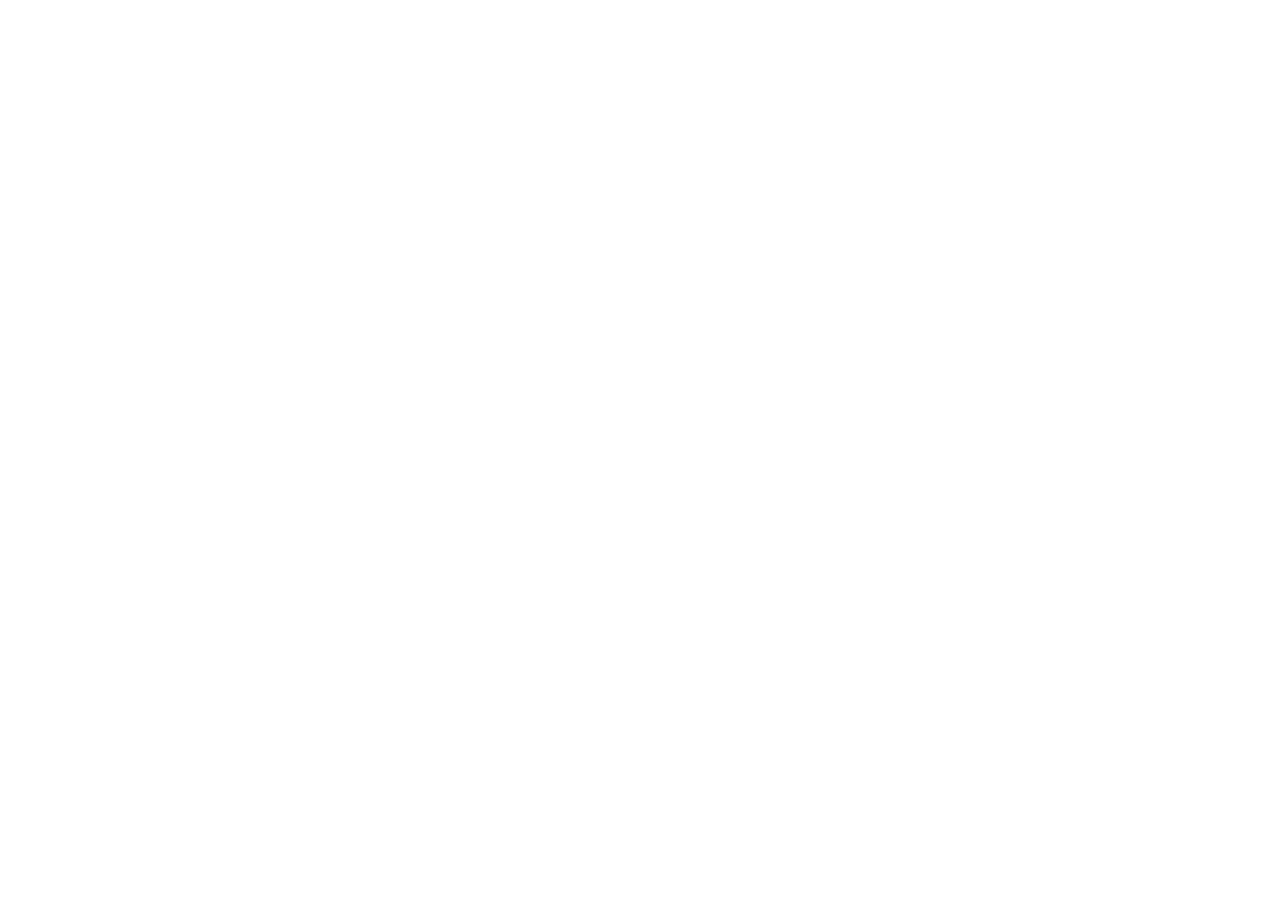
==== index.html @ 99a4c7ae "Update index.html" ====
<!DOCTYPE html>
<html lang="id">

<head>
    <meta charset="UTF-8">
    <meta name="viewport" content="width=device-width, initial-scale=1.0">

    <title>VanApps | Download Aplikasi, Game & Software Terbaru</title>

    <meta name="description"
        content="VanApps adalah pusat download aplikasi, game Android, software Windows, AI Tools, emulator, dan berbagai utilitas terbaru dengan cepat, aman, dan gratis.">

    <meta name="keywords"
        content="VanApps, APK, Game Android, Game PC, Software Windows, AI Tools, Emulator, Download APK, Download Game, Software Gratis">

    <meta name="author" content="VanApps">
    <meta name="theme-color" content="#16a34a">

    <!-- Open Graph -->
    <meta property="og:title" content="VanApps | Download Aplikasi, Game & Software">
    <meta property="og:description"
        content="Temukan ribuan aplikasi, game, software PC, AI Tools, emulator, dan berbagai utilitas terbaru di VanApps.">
    <meta property="og:type" content="website">

    <!-- Icon -->
    <link rel="icon" href="assets/images/logo/favicon.png">
    <link rel="apple-touch-icon" href="assets/images/logo/icon-192.png">

    <!-- PWA -->
    <link rel="manifest" href="manifest.json">

    <!-- CSS -->
    <link rel="stylesheet" href="assets/css/variables.css">
    <link rel="stylesheet" href="assets/css/style.css">
    <link rel="stylesheet" href="assets/css/components.css">
    <link rel="stylesheet" href="assets/css/animation.css">
    <link rel="stylesheet" href="assets/css/responsive.css">
</head>

<body>

    <!-- Header -->
    <header id="header"></header>

    <!-- Main -->
    <main>

        <!-- Hero Banner -->
        <section class="hero"></section>

        <!-- Search -->
        <section class="search-section"></section>

        <!-- Featured -->
        <section class="featured-apps"></section>

        <!-- Featured Games -->
        <section class="featured-games"></section>

        <!-- Latest Apps -->
        <section class="latest-apps"></section>

        <!-- Latest Games -->
        <section class="latest-games"></section>

        <!-- Popular Downloads -->
        <section class="popular-downloads"></section>

        <!-- Categories -->
        <section class="categories"></section>

        <!-- AI Tools -->
        <section class="ai-tools"></section>

        <!-- Windows Software -->
        <section class="windows-software"></section>

        <!-- Android Apps -->
        <section class="android-apps"></section>

        <!-- Android Games -->
        <section class="android-games"></section>

        <!-- Emulator -->
        <section class="emulators"></section>

        <!-- Top Rated -->
        <section class="top-rated"></section>

        <!-- New Updates -->
        <section class="new-updates"></section>

        <!-- Newsletter -->
        <section class="newsletter"></section>

    </main>

    <!-- Footer -->
    <footer id="footer"></footer>

    <!-- JavaScript -->
    <script src="assets/js/utils.js"></script>
    <script src="assets/js/app.js"></script>
    <script src="assets/js/apps.js"></script>
    <script src="assets/js/search.js"></script>
    <script src="assets/js/category.js"></script>
    <script src="assets/js/darkmode.js"></script>
    <script src="assets/js/install.js"></script>

</body>

</html>
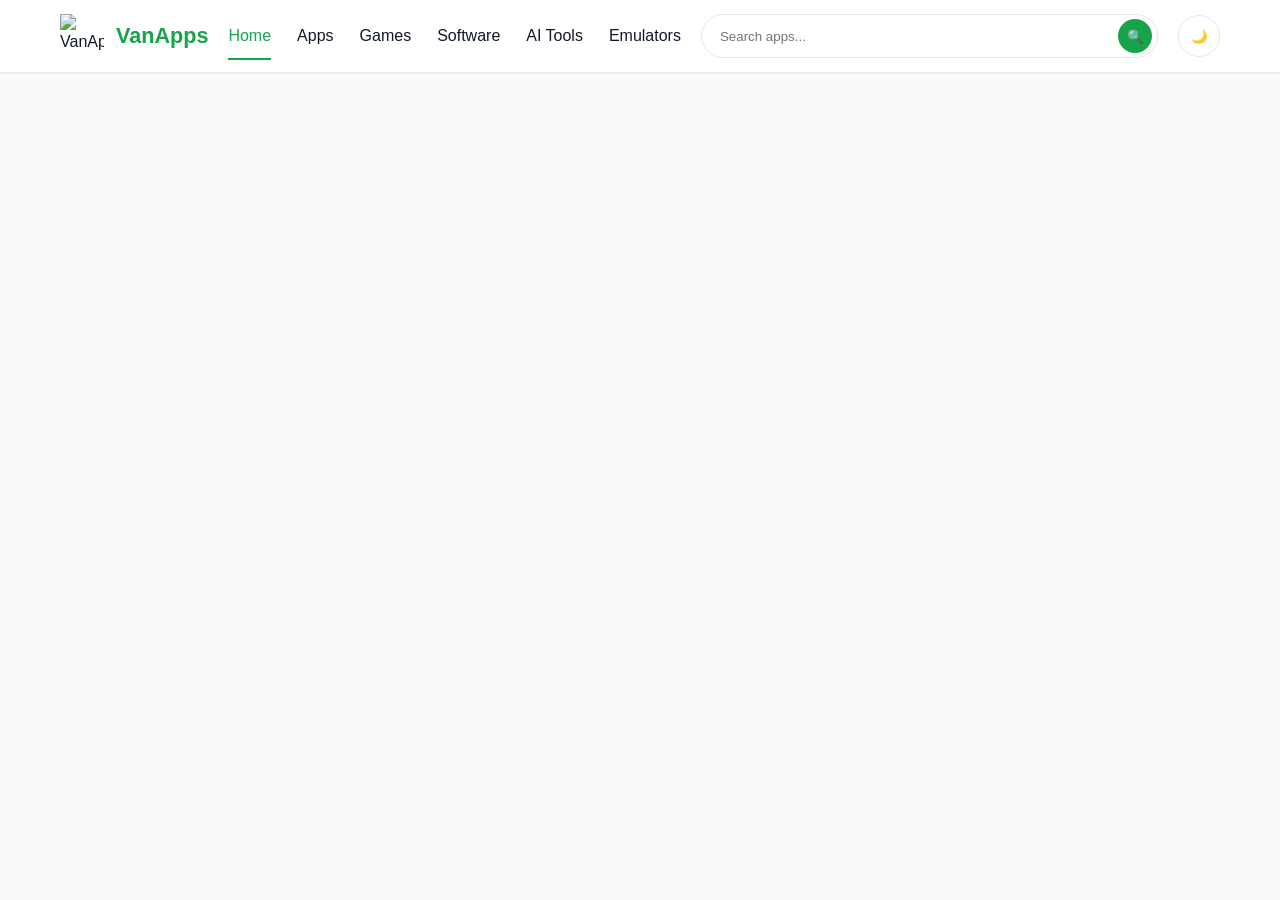
==== commit d082ebb8: "Update index.html" ====
--- a/index.html
+++ b/index.html
@@ -1,33 +1,38 @@
 <!DOCTYPE html>
-<html lang="id">
-
+<html lang="en">
 <head>
+    <!-- Basic -->
     <meta charset="UTF-8">
     <meta name="viewport" content="width=device-width, initial-scale=1.0">
 
-    <title>VanApps | Download Aplikasi, Game & Software Terbaru</title>
+    <title>VanApps - Download Android Apps, Games, AI Tools & Software</title>
 
     <meta name="description"
-        content="VanApps adalah pusat download aplikasi, game Android, software Windows, AI Tools, emulator, dan berbagai utilitas terbaru dengan cepat, aman, dan gratis.">
+        content="Download the latest Android Apps, Games, AI Tools, Software and Emulators safely with fast download links on VanApps.">
 
     <meta name="keywords"
-        content="VanApps, APK, Game Android, Game PC, Software Windows, AI Tools, Emulator, Download APK, Download Game, Software Gratis">
+        content="apk download, android apps, games, ai tools, emulator, software, vanapps">
 
     <meta name="author" content="VanApps">
-    <meta name="theme-color" content="#16a34a">
+
+    <meta name="robots" content="index,follow">
 
     <!-- Open Graph -->
-    <meta property="og:title" content="VanApps | Download Aplikasi, Game & Software">
+    <meta property="og:type" content="website">
+    <meta property="og:title" content="VanApps">
     <meta property="og:description"
-        content="Temukan ribuan aplikasi, game, software PC, AI Tools, emulator, dan berbagai utilitas terbaru di VanApps.">
-    <meta property="og:type" content="website">
+        content="Download Android Apps, Games, AI Tools and Software safely.">
+    <meta property="og:image" content="assets/images/cover.webp">
+    <meta property="og:url" content="https://yourdomain.com">
 
-    <!-- Icon -->
-    <link rel="icon" href="assets/images/logo/favicon.png">
-    <link rel="apple-touch-icon" href="assets/images/logo/icon-192.png">
+    <!-- Twitter -->
+    <meta name="twitter:card" content="summary_large_image">
 
-    <!-- PWA -->
-    <link rel="manifest" href="manifest.json">
+    <!-- Canonical -->
+    <link rel="canonical" href="https://yourdomain.com">
+
+    <!-- Favicon -->
+    <link rel="icon" href="assets/images/favicon.png">
 
     <!-- CSS -->
     <link rel="stylesheet" href="assets/css/variables.css">
@@ -35,78 +40,120 @@
     <link rel="stylesheet" href="assets/css/components.css">
     <link rel="stylesheet" href="assets/css/animation.css">
     <link rel="stylesheet" href="assets/css/responsive.css">
+    <link rel="stylesheet" href="assets/css/darkmode.css">
 </head>
 
 <body>
 
-    <!-- Header -->
-    <header id="header"></header>
+<!-- Scroll Progress -->
 
-    <!-- Main -->
-    <main>
+<div class="scroll-progress" id="scrollProgress"></div>
 
-        <!-- Hero Banner -->
-        <section class="hero"></section>
+<!-- ==========================
+     HEADER
+========================== -->
+
+<header class="site-header">
+
+    <div class="header-wrapper">
+
+        <!-- Logo -->
+
+        <a href="index.html" class="site-logo">
+
+            <img src="assets/images/logo.webp"
+                 alt="VanApps Logo">
+
+            <span>VanApps</span>
+
+        </a>
+
+        <!-- Navigation -->
+
+        <nav class="main-nav">
+
+            <ul>
+
+                <li>
+                    <a href="index.html" class="active">
+                        Home
+                    </a>
+                </li>
+
+                <li>
+                    <a href="apps.html">
+                        Apps
+                    </a>
+                </li>
+
+                <li>
+                    <a href="games.html">
+                        Games
+                    </a>
+                </li>
+
+                <li>
+                    <a href="software.html">
+                        Software
+                    </a>
+                </li>
+
+                <li>
+                    <a href="ai-tools.html">
+                        AI Tools
+                    </a>
+                </li>
+
+                <li>
+                    <a href="emulators.html">
+                        Emulators
+                    </a>
+                </li>
+
+            </ul>
+
+        </nav>
 
         <!-- Search -->
-        <section class="search-section"></section>
 
-        <!-- Featured -->
-        <section class="featured-apps"></section>
+        <form class="header-search">
 
-        <!-- Featured Games -->
-        <section class="featured-games"></section>
+            <input
+                type="search"
+                placeholder="Search apps...">
 
-        <!-- Latest Apps -->
-        <section class="latest-apps"></section>
+            <button type="submit">
 
-        <!-- Latest Games -->
-        <section class="latest-games"></section>
+                🔍
 
-        <!-- Popular Downloads -->
-        <section class="popular-downloads"></section>
+            </button>
 
-        <!-- Categories -->
-        <section class="categories"></section>
+        </form>
 
-        <!-- AI Tools -->
-        <section class="ai-tools"></section>
+        <!-- Header Actions -->
 
-        <!-- Windows Software -->
-        <section class="windows-software"></section>
+        <div class="header-actions">
 
-        <!-- Android Apps -->
-        <section class="android-apps"></section>
+            <button class="header-icon">
 
-        <!-- Android Games -->
-        <section class="android-games"></section>
+                🌙
 
-        <!-- Emulator -->
-        <section class="emulators"></section>
+            </button>
 
-        <!-- Top Rated -->
-        <section class="top-rated"></section>
+            <button class="menu-toggle">
 
-        <!-- New Updates -->
-        <section class="new-updates"></section>
+                ☰
 
-        <!-- Newsletter -->
-        <section class="newsletter"></section>
+            </button>
 
-    </main>
+        </div>
 
-    <!-- Footer -->
-    <footer id="footer"></footer>
+    </div>
 
-    <!-- JavaScript -->
-    <script src="assets/js/utils.js"></script>
-    <script src="assets/js/app.js"></script>
-    <script src="assets/js/apps.js"></script>
-    <script src="assets/js/search.js"></script>
-    <script src="assets/js/category.js"></script>
-    <script src="assets/js/darkmode.js"></script>
-    <script src="assets/js/install.js"></script>
+</header>
 
-</body>
+<!-- ==========================
+     MAIN
+========================== -->
 
-</html>+<main>
--- a/assets/css/variables.css
+++ b/assets/css/variables.css
@@ -0,0 +1,206 @@
+/* ==========================================
+   VanApps - variables.css
+   ========================================== */
+
+:root {
+
+    /* ===========================
+       Brand Colors
+    =========================== */
+
+    --primary: #16a34a;
+    --primary-dark: #15803d;
+    --primary-light: #22c55e;
+
+    --secondary: #2563eb;
+    --secondary-dark: #1d4ed8;
+    --secondary-light: #3b82f6;
+
+    --accent: #f59e0b;
+    --danger: #ef4444;
+    --warning: #facc15;
+    --success: #22c55e;
+    --info: #0ea5e9;
+
+    /* ===========================
+       Background
+    =========================== */
+
+    --bg-color: #f8fafc;
+    --bg-secondary: #ffffff;
+    --bg-card: #ffffff;
+    --bg-footer: #111827;
+    --bg-hover: #f1f5f9;
+
+    /* ===========================
+       Text
+    =========================== */
+
+    --text-primary: #111827;
+    --text-secondary: #4b5563;
+    --text-muted: #6b7280;
+    --text-light: #9ca3af;
+    --text-white: #ffffff;
+
+    /* ===========================
+       Border
+    =========================== */
+
+    --border-color: #e5e7eb;
+    --border-light: #f3f4f6;
+    --border-dark: #d1d5db;
+
+    /* ===========================
+       Shadow
+    =========================== */
+
+    --shadow-sm: 0 1px 2px rgba(0,0,0,.05);
+
+    --shadow-md: 0 4px 10px rgba(0,0,0,.08);
+
+    --shadow-lg: 0 10px 25px rgba(0,0,0,.12);
+
+    --shadow-xl: 0 20px 40px rgba(0,0,0,.18);
+
+    /* ===========================
+       Border Radius
+    =========================== */
+
+    --radius-xs: 4px;
+    --radius-sm: 8px;
+    --radius-md: 12px;
+    --radius-lg: 16px;
+    --radius-xl: 24px;
+    --radius-full: 999px;
+
+    /* ===========================
+       Font Family
+    =========================== */
+
+    --font-family:
+        "Inter",
+        "Poppins",
+        "Segoe UI",
+        Arial,
+        sans-serif;
+
+    /* ===========================
+       Font Size
+    =========================== */
+
+    --fs-xs: .75rem;
+    --fs-sm: .875rem;
+    --fs-md: 1rem;
+    --fs-lg: 1.125rem;
+    --fs-xl: 1.25rem;
+    --fs-2xl: 1.5rem;
+    --fs-3xl: 2rem;
+    --fs-4xl: 2.5rem;
+
+    /* ===========================
+       Font Weight
+    =========================== */
+
+    --fw-light: 300;
+    --fw-normal: 400;
+    --fw-medium: 500;
+    --fw-semibold: 600;
+    --fw-bold: 700;
+    --fw-black: 900;
+
+    /* ===========================
+       Line Height
+    =========================== */
+
+    --lh-sm: 1.2;
+    --lh-md: 1.5;
+    --lh-lg: 1.8;
+
+    /* ===========================
+       Spacing
+    =========================== */
+
+    --space-0: 0;
+    --space-1: .25rem;
+    --space-2: .5rem;
+    --space-3: .75rem;
+    --space-4: 1rem;
+    --space-5: 1.25rem;
+    --space-6: 1.5rem;
+    --space-8: 2rem;
+    --space-10: 2.5rem;
+    --space-12: 3rem;
+    --space-16: 4rem;
+
+    /* ===========================
+       Container
+    =========================== */
+
+    --container-xs: 480px;
+    --container-sm: 640px;
+    --container-md: 768px;
+    --container-lg: 1024px;
+    --container-xl: 1200px;
+    --container-2xl: 1400px;
+
+    /* ===========================
+       Header
+    =========================== */
+
+    --header-height: 72px;
+    --topbar-height: 40px;
+
+    /* ===========================
+       Sidebar
+    =========================== */
+
+    --sidebar-width: 280px;
+
+    /* ===========================
+       Card
+    =========================== */
+
+    --card-radius: 16px;
+    --card-padding: 20px;
+
+    /* ===========================
+       Button
+    =========================== */
+
+    --button-height: 48px;
+
+    /* ===========================
+       Input
+    =========================== */
+
+    --input-height: 48px;
+
+    /* ===========================
+       Transition
+    =========================== */
+
+    --transition-fast: .2s ease;
+    --transition-normal: .3s ease;
+    --transition-slow: .5s ease;
+
+    /* ===========================
+       Z-Index
+    =========================== */
+
+    --z-dropdown: 100;
+    --z-sticky: 500;
+    --z-fixed: 800;
+    --z-modal: 1000;
+    --z-tooltip: 1200;
+    --z-loading: 2000;
+
+    /* ===========================
+       Breakpoints
+    =========================== */
+
+    --mobile: 480px;
+    --tablet: 768px;
+    --laptop: 1024px;
+    --desktop: 1200px;
+    --wide: 1440px;
+}
--- a/assets/css/style.css
+++ b/assets/css/style.css
@@ -0,0 +1,1708 @@
+/* ==========================================
+   VanApps - style.css (Part 1)
+   Reset + Base Layout
+========================================== */
+
+/* ===========================
+   RESET
+=========================== */
+
+*,
+*::before,
+*::after{
+    margin:0;
+    padding:0;
+    box-sizing:border-box;
+}
+
+html{
+    font-size:16px;
+    scroll-behavior:smooth;
+}
+
+body{
+    font-family:var(--font-family);
+    font-size:var(--fs-md);
+    line-height:var(--lh-md);
+    color:var(--text-primary);
+    background:var(--bg-color);
+    overflow-x:hidden;
+    min-height:100vh;
+    text-rendering:optimizeLegibility;
+    -webkit-font-smoothing:antialiased;
+    -moz-osx-font-smoothing:grayscale;
+}
+
+/* ===========================
+   SELECTION
+=========================== */
+
+::selection{
+    background:var(--primary);
+    color:#fff;
+}
+
+::-moz-selection{
+    background:var(--primary);
+    color:#fff;
+}
+
+/* ===========================
+   SCROLLBAR
+=========================== */
+
+::-webkit-scrollbar{
+    width:10px;
+}
+
+::-webkit-scrollbar-track{
+    background:#ececec;
+}
+
+::-webkit-scrollbar-thumb{
+    background:var(--primary);
+    border-radius:999px;
+}
+
+::-webkit-scrollbar-thumb:hover{
+    background:var(--primary-dark);
+}
+
+/* ===========================
+   IMAGES
+=========================== */
+
+img{
+    max-width:100%;
+    display:block;
+    height:auto;
+}
+
+picture{
+    display:block;
+}
+
+svg{
+    display:block;
+}
+
+/* ===========================
+   LINK
+=========================== */
+
+a{
+    text-decoration:none;
+    color:inherit;
+    transition:var(--transition-fast);
+}
+
+a:hover{
+    color:var(--primary);
+}
+
+/* ===========================
+   LIST
+=========================== */
+
+ul,
+ol{
+    list-style:none;
+}
+
+/* ===========================
+   BUTTON
+=========================== */
+
+button{
+    font-family:inherit;
+    border:none;
+    outline:none;
+    cursor:pointer;
+    background:none;
+}
+
+/* ===========================
+   INPUT
+=========================== */
+
+input,
+textarea,
+select{
+    font-family:inherit;
+    outline:none;
+}
+
+textarea{
+    resize:vertical;
+}
+
+/* ===========================
+   TABLE
+=========================== */
+
+table{
+    width:100%;
+    border-collapse:collapse;
+}
+
+/* ===========================
+   TYPOGRAPHY
+=========================== */
+
+h1,
+h2,
+h3,
+h4,
+h5,
+h6{
+    color:var(--text-primary);
+    font-weight:var(--fw-bold);
+    line-height:1.3;
+}
+
+h1{
+    font-size:var(--fs-4xl);
+}
+
+h2{
+    font-size:var(--fs-3xl);
+}
+
+h3{
+    font-size:var(--fs-2xl);
+}
+
+h4{
+    font-size:var(--fs-xl);
+}
+
+h5{
+    font-size:var(--fs-lg);
+}
+
+h6{
+    font-size:var(--fs-md);
+}
+
+p{
+    color:var(--text-secondary);
+    line-height:1.8;
+}
+
+/* ===========================
+   CONTAINER
+=========================== */
+
+.container{
+    width:100%;
+    max-width:var(--container-xl);
+    margin:auto;
+    padding-inline:20px;
+}
+
+.container-fluid{
+    width:100%;
+    padding-inline:20px;
+}
+
+/* ===========================
+   SECTION
+=========================== */
+
+section{
+    padding:70px 0;
+    position:relative;
+}
+
+.section-title{
+    margin-bottom:40px;
+}
+
+.section-title h2{
+    margin-bottom:10px;
+}
+
+.section-title p{
+    max-width:650px;
+}
+
+/* ===========================
+   GRID
+=========================== */
+
+.grid{
+    display:grid;
+    gap:24px;
+}
+
+.grid-2{
+    grid-template-columns:repeat(2,1fr);
+}
+
+.grid-3{
+    grid-template-columns:repeat(3,1fr);
+}
+
+.grid-4{
+    grid-template-columns:repeat(4,1fr);
+}
+
+.grid-5{
+    grid-template-columns:repeat(5,1fr);
+}
+
+/* ===========================
+   FLEX
+=========================== */
+
+.flex{
+    display:flex;
+}
+
+.flex-center{
+    display:flex;
+    justify-content:center;
+    align-items:center;
+}
+
+.flex-between{
+    display:flex;
+    justify-content:space-between;
+    align-items:center;
+}
+
+.flex-column{
+    display:flex;
+    flex-direction:column;
+}
+
+/* ===========================
+   SPACING
+=========================== */
+
+.mt-1{margin-top:10px;}
+.mt-2{margin-top:20px;}
+.mt-3{margin-top:30px;}
+.mt-4{margin-top:40px;}
+.mt-5{margin-top:50px;}
+
+.mb-1{margin-bottom:10px;}
+.mb-2{margin-bottom:20px;}
+.mb-3{margin-bottom:30px;}
+.mb-4{margin-bottom:40px;}
+.mb-5{margin-bottom:50px;}
+
+.pt-1{padding-top:10px;}
+.pt-2{padding-top:20px;}
+.pt-3{padding-top:30px;}
+.pt-4{padding-top:40px;}
+.pt-5{padding-top:50px;}
+
+.pb-1{padding-bottom:10px;}
+.pb-2{padding-bottom:20px;}
+.pb-3{padding-bottom:30px;}
+.pb-4{padding-bottom:40px;}
+.pb-5{padding-bottom:50px;}
+
+/* ===========================
+   TEXT
+=========================== */
+
+.text-center{
+    text-align:center;
+}
+
+.text-left{
+    text-align:left;
+}
+
+.text-right{
+    text-align:right;
+}
+
+.text-primary{
+    color:var(--primary);
+}
+
+.text-secondary{
+    color:var(--text-secondary);
+}
+
+.text-white{
+    color:#fff;
+}
+
+/* ===========================
+   BACKGROUND
+=========================== */
+
+.bg-primary{
+    background:var(--primary);
+}
+
+.bg-white{
+    background:#fff;
+}
+
+/* ==========================================
+   VanApps - style.css (Part 2)
+   Layout
+========================================== */
+
+/* ===========================
+   HEADER
+=========================== */
+
+header{
+    width:100%;
+    background:var(--bg-secondary);
+    box-shadow:var(--shadow-sm);
+    position:sticky;
+    top:0;
+    left:0;
+    z-index:var(--z-sticky);
+}
+
+.header-container{
+    max-width:var(--container-xl);
+    height:var(--header-height);
+    margin:auto;
+    padding:0 20px;
+
+    display:flex;
+    align-items:center;
+    justify-content:space-between;
+}
+
+.logo{
+    display:flex;
+    align-items:center;
+    gap:12px;
+}
+
+.logo img{
+    width:42px;
+    height:42px;
+    object-fit:contain;
+}
+
+.logo h1{
+    font-size:1.4rem;
+    color:var(--primary);
+}
+
+/* ===========================
+   NAVIGATION
+=========================== */
+
+nav ul{
+    display:flex;
+    align-items:center;
+    gap:24px;
+}
+
+nav li{
+    list-style:none;
+}
+
+nav a{
+    color:var(--text-primary);
+    font-weight:500;
+    transition:var(--transition-fast);
+}
+
+nav a:hover,
+nav a.active{
+    color:var(--primary);
+}
+
+/* ===========================
+   HEADER ACTION
+=========================== */
+
+.header-actions{
+    display:flex;
+    align-items:center;
+    gap:12px;
+}
+
+/* ===========================
+   HERO
+=========================== */
+
+.hero{
+    padding:80px 0;
+    background:linear-gradient(
+        135deg,
+        var(--primary),
+        var(--secondary)
+    );
+    color:#fff;
+}
+
+.hero-content{
+    max-width:700px;
+}
+
+.hero h1{
+    color:#fff;
+    margin-bottom:20px;
+}
+
+.hero p{
+    color:rgba(255,255,255,.9);
+    margin-bottom:30px;
+}
+
+/* ===========================
+   BANNER
+=========================== */
+
+.banner{
+    width:100%;
+    border-radius:var(--radius-lg);
+    overflow:hidden;
+    margin:30px 0;
+}
+
+.banner img{
+    width:100%;
+    display:block;
+}
+
+/* ===========================
+   SEARCH
+=========================== */
+
+.search-section{
+    margin:40px 0;
+}
+
+.search-box{
+    display:flex;
+    align-items:center;
+    background:#fff;
+    border:1px solid var(--border-color);
+    border-radius:var(--radius-full);
+    overflow:hidden;
+    box-shadow:var(--shadow-sm);
+}
+
+.search-box input{
+    flex:1;
+    border:none;
+    padding:16px 20px;
+    font-size:1rem;
+    background:none;
+}
+
+.search-box button{
+    padding:16px 22px;
+    background:var(--primary);
+    color:#fff;
+}
+
+.search-box button:hover{
+    background:var(--primary-dark);
+}
+
+/* ===========================
+   BREADCRUMB
+=========================== */
+
+.breadcrumb{
+    padding:18px 0;
+    font-size:.9rem;
+}
+
+.breadcrumb ul{
+    display:flex;
+    gap:8px;
+    flex-wrap:wrap;
+}
+
+.breadcrumb li{
+    color:var(--text-muted);
+}
+
+.breadcrumb li:last-child{
+    color:var(--primary);
+}
+
+/* ===========================
+   PAGE TITLE
+=========================== */
+
+.page-title{
+    margin-bottom:40px;
+}
+
+.page-title h1{
+    margin-bottom:10px;
+}
+
+.page-title p{
+    max-width:700px;
+}
+
+/* ===========================
+   MAIN CONTENT
+=========================== */
+
+.main-layout{
+    display:grid;
+    grid-template-columns:1fr 300px;
+    gap:30px;
+}
+
+/* ===========================
+   SIDEBAR
+=========================== */
+
+.sidebar{
+    display:flex;
+    flex-direction:column;
+    gap:24px;
+}
+
+/* ===========================
+   CONTENT
+=========================== */
+
+.content{
+    display:flex;
+    flex-direction:column;
+    gap:30px;
+}
+
+/* ===========================
+   SECTION SPACING
+=========================== */
+
+.featured-apps,
+.featured-games,
+.featured-software,
+.featured-ai,
+.featured-emulators,
+
+.latest-apps,
+.latest-games,
+.latest-software,
+.latest-ai,
+.latest-emulators,
+
+.trending-apps,
+.trending-games,
+.trending-software,
+.trending-ai,
+.trending-emulators,
+
+.popular-downloads,
+.category-items,
+.related-downloads{
+
+    margin-top:50px;
+}
+
+/* ===========================
+   PAGINATION
+=========================== */
+
+.pagination{
+    margin-top:50px;
+
+    display:flex;
+    justify-content:center;
+    gap:10px;
+}
+
+.pagination a{
+
+    width:42px;
+    height:42px;
+
+    display:flex;
+    align-items:center;
+    justify-content:center;
+
+    background:#fff;
+
+    border-radius:50%;
+
+    box-shadow:var(--shadow-sm);
+
+    transition:var(--transition-fast);
+
+}
+
+.pagination a:hover{
+
+    background:var(--primary);
+
+    color:#fff;
+
+}
+
+.pagination a.active{
+
+    background:var(--primary);
+
+    color:#fff;
+
+}
+
+/* ===========================
+   FOOTER
+=========================== */
+
+footer{
+
+    margin-top:80px;
+
+    background:var(--bg-footer);
+
+    color:#fff;
+
+}
+
+.footer-container{
+
+    max-width:var(--container-xl);
+
+    margin:auto;
+
+    padding:60px 20px;
+
+}
+
+.footer-grid{
+
+    display:grid;
+
+    grid-template-columns:
+        repeat(4,1fr);
+
+    gap:40px;
+
+}
+
+.footer-title{
+
+    margin-bottom:18px;
+
+    color:#fff;
+
+}
+
+.footer-links{
+
+    display:flex;
+
+    flex-direction:column;
+
+    gap:10px;
+
+}
+
+.footer-links a{
+
+    color:#d1d5db;
+
+}
+
+.footer-links a:hover{
+
+    color:#fff;
+
+}
+
+.footer-bottom{
+
+    border-top:1px solid rgba(255,255,255,.1);
+
+    text-align:center;
+
+    padding:20px;
+
+    color:#9ca3af;
+
+}
+.bg-light{
+    background:var(--bg-hover);
+}
+
+/* ===========================
+   DISPLAY
+=========================== */
+
+.hidden{
+    display:none;
+}
+
+.block{
+    display:block;
+}
+
+.inline-block{
+    display:inline-block;
+}
+
+/* ==========================================
+   VanApps - style.css (Part 3A)
+   Cards, Buttons, Badge & Rating
+========================================== */
+
+/* ===========================
+   CARD
+=========================== */
+
+.card{
+    background:var(--bg-card);
+    border:1px solid var(--border-color);
+    border-radius:var(--radius-lg);
+    overflow:hidden;
+    box-shadow:var(--shadow-sm);
+    transition:var(--transition-normal);
+}
+
+.card:hover{
+    transform:translateY(-5px);
+    box-shadow:var(--shadow-lg);
+}
+
+/* ===========================
+   DOWNLOAD CARD
+=========================== */
+
+.download-card{
+    background:#fff;
+    border-radius:var(--radius-lg);
+    border:1px solid var(--border-color);
+    overflow:hidden;
+    transition:var(--transition-normal);
+}
+
+.download-card:hover{
+    box-shadow:var(--shadow-lg);
+}
+
+.download-card-image{
+    position:relative;
+    overflow:hidden;
+}
+
+.download-card-image img{
+    width:100%;
+    aspect-ratio:16/9;
+    object-fit:cover;
+    transition:.4s;
+}
+
+.download-card:hover img{
+    transform:scale(1.05);
+}
+
+.download-card-body{
+    padding:20px;
+}
+
+.download-card-title{
+    font-size:1.1rem;
+    font-weight:600;
+    margin-bottom:8px;
+}
+
+.download-card-title a:hover{
+    color:var(--primary);
+}
+
+.download-card-description{
+    color:var(--text-secondary);
+    font-size:.9rem;
+    margin-bottom:15px;
+}
+
+.download-card-footer{
+    display:flex;
+    justify-content:space-between;
+    align-items:center;
+    gap:15px;
+}
+
+/* ===========================
+   APP ICON
+=========================== */
+
+.app-icon{
+    width:72px;
+    height:72px;
+    border-radius:18px;
+    overflow:hidden;
+    background:#fff;
+    box-shadow:var(--shadow-sm);
+}
+
+.app-icon img{
+    width:100%;
+    height:100%;
+    object-fit:cover;
+}
+
+/* ===========================
+   BUTTON
+=========================== */
+
+.btn{
+    display:inline-flex;
+    align-items:center;
+    justify-content:center;
+    gap:8px;
+
+    padding:12px 22px;
+
+    border-radius:var(--radius-full);
+
+    cursor:pointer;
+
+    transition:var(--transition-fast);
+
+    font-weight:600;
+}
+
+.btn-primary{
+    background:var(--primary);
+    color:#fff;
+}
+
+.btn-primary:hover{
+    background:var(--primary-dark);
+}
+
+.btn-secondary{
+    background:var(--secondary);
+    color:#fff;
+}
+
+.btn-secondary:hover{
+    background:var(--secondary-dark);
+}
+
+.btn-outline{
+    border:2px solid var(--primary);
+    color:var(--primary);
+    background:transparent;
+}
+
+.btn-outline:hover{
+    background:var(--primary);
+    color:#fff;
+}
+
+.btn-light{
+    background:#f5f5f5;
+}
+
+.btn-light:hover{
+    background:#ececec;
+}
+
+.btn-danger{
+    background:var(--danger);
+    color:#fff;
+}
+
+.btn-danger:hover{
+    opacity:.9;
+}
+
+/* ===========================
+   DOWNLOAD BUTTON
+=========================== */
+
+.btn-download{
+    width:100%;
+    padding:14px;
+    background:var(--primary);
+    color:#fff;
+    border-radius:var(--radius-md);
+    font-weight:600;
+    text-align:center;
+}
+
+.btn-download:hover{
+    background:var(--primary-dark);
+}
+
+/* ===========================
+   BADGE
+=========================== */
+
+.badge{
+    display:inline-flex;
+    align-items:center;
+    justify-content:center;
+
+    padding:6px 12px;
+
+    border-radius:999px;
+
+    font-size:.75rem;
+
+    font-weight:600;
+}
+
+.badge-primary{
+    background:var(--primary);
+    color:#fff;
+}
+
+.badge-success{
+    background:var(--success);
+    color:#fff;
+}
+
+.badge-warning{
+    background:var(--warning);
+    color:#111;
+}
+
+.badge-danger{
+    background:var(--danger);
+    color:#fff;
+}
+
+.badge-info{
+    background:var(--info);
+    color:#fff;
+}
+
+/* ===========================
+   TAG
+=========================== */
+
+.tag{
+    display:inline-block;
+    padding:6px 14px;
+    background:#f1f5f9;
+    border-radius:999px;
+    font-size:.8rem;
+    color:var(--text-secondary);
+    transition:.3s;
+}
+
+.tag:hover{
+    background:var(--primary);
+    color:#fff;
+}
+
+/* ===========================
+   RATING
+=========================== */
+
+.rating{
+    display:flex;
+    align-items:center;
+    gap:6px;
+}
+
+.rating-stars{
+    color:#f59e0b;
+    font-size:.95rem;
+}
+
+.rating-score{
+    font-size:.9rem;
+    font-weight:600;
+}
+
+/* ===========================
+   DOWNLOAD INFO
+=========================== */
+
+.download-meta{
+
+    display:flex;
+
+    gap:15px;
+
+    flex-wrap:wrap;
+
+    color:var(--text-muted);
+
+    font-size:.85rem;
+
+}
+
+.download-meta span{
+
+    display:flex;
+
+    align-items:center;
+
+    gap:5px;
+
+}
+
+/* ===========================
+   ACTION BUTTON
+=========================== */
+
+.action-buttons{
+
+    display:flex;
+
+    gap:10px;
+
+    flex-wrap:wrap;
+
+}
+
+.action-btn{
+
+    width:42px;
+
+    height:42px;
+
+    display:flex;
+
+    align-items:center;
+
+    justify-content:center;
+
+    border-radius:50%;
+
+    background:#fff;
+
+    border:1px solid var(--border-color);
+
+    transition:.3s;
+
+}
+
+.action-btn:hover{
+
+    background:var(--primary);
+
+    color:#fff;
+
+}
+
+/* ==========================================
+   VanApps - style.css (Part 3B)
+   Forms, Search & Filter
+========================================== */
+
+/* ===========================
+   FORM
+=========================== */
+
+.form-group{
+    margin-bottom:20px;
+}
+
+.form-label{
+    display:block;
+    margin-bottom:8px;
+    font-weight:600;
+    color:var(--text-primary);
+}
+
+.form-control{
+    width:100%;
+    height:var(--input-height);
+    padding:0 16px;
+    border:1px solid var(--border-color);
+    border-radius:var(--radius-md);
+    background:#fff;
+    color:var(--text-primary);
+    transition:var(--transition-fast);
+}
+
+.form-control:focus{
+    border-color:var(--primary);
+    box-shadow:0 0 0 3px rgba(22,163,74,.15);
+}
+
+textarea.form-control{
+    min-height:150px;
+    padding:16px;
+    resize:vertical;
+}
+
+/* ===========================
+   SELECT
+=========================== */
+
+select.form-control{
+    cursor:pointer;
+}
+
+/* ===========================
+   SEARCH BAR
+=========================== */
+
+.search-form{
+    display:flex;
+    gap:12px;
+    align-items:center;
+    flex-wrap:wrap;
+}
+
+.search-input{
+    flex:1;
+    min-width:250px;
+    position:relative;
+}
+
+.search-input input{
+    width:100%;
+    height:50px;
+    padding:0 18px;
+    border:1px solid var(--border-color);
+    border-radius:999px;
+    background:#fff;
+}
+
+.search-button{
+    height:50px;
+    padding:0 24px;
+    border-radius:999px;
+    background:var(--primary);
+    color:#fff;
+    font-weight:600;
+}
+
+.search-button:hover{
+    background:var(--primary-dark);
+}
+
+/* ===========================
+   FILTER
+=========================== */
+
+.filter-bar{
+    display:flex;
+    gap:15px;
+    flex-wrap:wrap;
+    margin:30px 0;
+}
+
+.filter-item{
+    min-width:180px;
+}
+
+.filter-title{
+    font-size:.9rem;
+    font-weight:600;
+    margin-bottom:8px;
+}
+
+/* ===========================
+   FILTER CHIP
+=========================== */
+
+.filter-chip{
+    display:inline-flex;
+    align-items:center;
+    justify-content:center;
+    padding:8px 16px;
+    border:1px solid var(--border-color);
+    border-radius:999px;
+    background:#fff;
+    cursor:pointer;
+    transition:var(--transition-fast);
+}
+
+.filter-chip:hover{
+    background:var(--primary);
+    color:#fff;
+}
+
+.filter-chip.active{
+    background:var(--primary);
+    color:#fff;
+    border-color:var(--primary);
+}
+
+/* ===========================
+   CHECKBOX
+=========================== */
+
+.checkbox-group{
+    display:flex;
+    flex-direction:column;
+    gap:12px;
+}
+
+.checkbox-item{
+    display:flex;
+    align-items:center;
+    gap:10px;
+}
+
+.checkbox-item input{
+    width:18px;
+    height:18px;
+    accent-color:var(--primary);
+}
+
+/* ===========================
+   RADIO
+=========================== */
+
+.radio-group{
+    display:flex;
+    flex-direction:column;
+    gap:12px;
+}
+
+.radio-item{
+    display:flex;
+    align-items:center;
+    gap:10px;
+}
+
+.radio-item input{
+    accent-color:var(--primary);
+}
+
+/* ===========================
+   SWITCH
+=========================== */
+
+.switch{
+    position:relative;
+    width:50px;
+    height:26px;
+}
+
+.switch input{
+    display:none;
+}
+
+.slider{
+    position:absolute;
+    inset:0;
+    background:#ccc;
+    border-radius:999px;
+    cursor:pointer;
+    transition:.3s;
+}
+
+.slider::before{
+    content:"";
+    position:absolute;
+    width:20px;
+    height:20px;
+    left:3px;
+    top:3px;
+    background:#fff;
+    border-radius:50%;
+    transition:.3s;
+}
+
+.switch input:checked + .slider{
+    background:var(--primary);
+}
+
+.switch input:checked + .slider::before{
+    transform:translateX(24px);
+}
+
+/* ===========================
+   INPUT GROUP
+=========================== */
+
+.input-group{
+    display:flex;
+    align-items:center;
+}
+
+.input-group .form-control{
+    border-radius:12px 0 0 12px;
+}
+
+.input-group .btn{
+    border-radius:0 12px 12px 0;
+}
+
+/* ===========================
+   FILTER SIDEBAR
+=========================== */
+
+.filter-sidebar{
+    background:#fff;
+    border:1px solid var(--border-color);
+    border-radius:var(--radius-lg);
+    padding:20px;
+}
+
+.filter-sidebar h3{
+    margin-bottom:20px;
+}
+
+/* ===========================
+   SORT BAR
+=========================== */
+
+.sort-bar{
+    display:flex;
+    justify-content:space-between;
+    align-items:center;
+    margin-bottom:25px;
+    gap:20px;
+    flex-wrap:wrap;
+}
+
+/* ===========================
+   SEARCH RESULT
+=========================== */
+
+.search-result-count{
+    color:var(--text-muted);
+    font-size:.9rem;
+}
+
+/* ===========================
+   PAGINATION INFO
+=========================== */
+
+.pagination-info{
+    text-align:center;
+    margin-top:20px;
+    color:var(--text-muted);
+    font-size:.9rem;
+}
+
+/* ==========================================
+   VanApps - style.css (Part 3C)
+   Modal, Alert, Tabs & Utilities
+========================================== */
+
+/* ===========================
+   MODAL
+=========================== */
+
+.modal{
+    position:fixed;
+    inset:0;
+    display:none;
+    align-items:center;
+    justify-content:center;
+    background:rgba(0,0,0,.55);
+    z-index:var(--z-modal);
+    padding:20px;
+}
+
+.modal.active{
+    display:flex;
+}
+
+.modal-content{
+    width:100%;
+    max-width:700px;
+    background:#fff;
+    border-radius:var(--radius-lg);
+    overflow:hidden;
+    box-shadow:var(--shadow-xl);
+    animation:fadeIn .3s ease;
+}
+
+.modal-header{
+    display:flex;
+    justify-content:space-between;
+    align-items:center;
+    padding:20px;
+    border-bottom:1px solid var(--border-color);
+}
+
+.modal-body{
+    padding:20px;
+}
+
+.modal-footer{
+    padding:20px;
+    border-top:1px solid var(--border-color);
+    display:flex;
+    justify-content:flex-end;
+    gap:10px;
+}
+
+.modal-close{
+    width:40px;
+    height:40px;
+    border-radius:50%;
+    display:flex;
+    align-items:center;
+    justify-content:center;
+    cursor:pointer;
+}
+
+.modal-close:hover{
+    background:var(--bg-hover);
+}
+
+/* ===========================
+   ALERT
+=========================== */
+
+.alert{
+    padding:16px 20px;
+    border-radius:var(--radius-md);
+    margin-bottom:20px;
+}
+
+.alert-success{
+    background:#dcfce7;
+    color:#166534;
+}
+
+.alert-danger{
+    background:#fee2e2;
+    color:#991b1b;
+}
+
+.alert-warning{
+    background:#fef9c3;
+    color:#854d0e;
+}
+
+.alert-info{
+    background:#dbeafe;
+    color:#1e40af;
+}
+
+/* ===========================
+   TABS
+=========================== */
+
+.tabs{
+    display:flex;
+    gap:12px;
+    border-bottom:1px solid var(--border-color);
+    margin-bottom:25px;
+    overflow-x:auto;
+}
+
+.tab-button{
+    padding:12px 20px;
+    white-space:nowrap;
+    border-bottom:3px solid transparent;
+    cursor:pointer;
+    transition:var(--transition-fast);
+}
+
+.tab-button:hover{
+    color:var(--primary);
+}
+
+.tab-button.active{
+    color:var(--primary);
+    border-color:var(--primary);
+}
+
+.tab-content{
+    display:none;
+}
+
+.tab-content.active{
+    display:block;
+}
+
+/* ===========================
+   ACCORDION
+=========================== */
+
+.accordion{
+    border:1px solid var(--border-color);
+    border-radius:var(--radius-lg);
+    overflow:hidden;
+}
+
+.accordion-item + .accordion-item{
+    border-top:1px solid var(--border-color);
+}
+
+.accordion-header{
+    padding:18px 20px;
+    cursor:pointer;
+    background:#fff;
+    font-weight:600;
+}
+
+.accordion-header:hover{
+    background:var(--bg-hover);
+}
+
+.accordion-body{
+    display:none;
+    padding:20px;
+    background:#fafafa;
+}
+
+.accordion-item.active .accordion-body{
+    display:block;
+}
+
+/* ===========================
+   TOOLTIP
+=========================== */
+
+.tooltip{
+    position:relative;
+}
+
+.tooltip:hover::after{
+    content:attr(data-tooltip);
+    position:absolute;
+    bottom:110%;
+    left:50%;
+    transform:translateX(-50%);
+    background:#111827;
+    color:#fff;
+    padding:6px 10px;
+    border-radius:6px;
+    font-size:.75rem;
+    white-space:nowrap;
+}
+
+/* ===========================
+   LOADING
+=========================== */
+
+.loading{
+    display:flex;
+    justify-content:center;
+    align-items:center;
+    padding:50px;
+}
+
+.spinner{
+    width:45px;
+    height:45px;
+    border:4px solid #e5e7eb;
+    border-top:4px solid var(--primary);
+    border-radius:50%;
+    animation:spin 1s linear infinite;
+}
+
+/* ===========================
+   PROGRESS
+=========================== */
+
+.progress{
+    width:100%;
+    height:10px;
+    background:#e5e7eb;
+    border-radius:999px;
+    overflow:hidden;
+}
+
+.progress-bar{
+    height:100%;
+    background:var(--primary);
+    width:0;
+}
+
+/* ===========================
+   EMPTY STATE
+=========================== */
+
+.empty-state{
+    text-align:center;
+    padding:80px 20px;
+}
+
+.empty-state img{
+    width:180px;
+    margin:auto auto 25px;
+}
+
+.empty-state h2{
+    margin-bottom:10px;
+}
+
+.empty-state p{
+    max-width:500px;
+    margin:auto;
+}
+
+/* ===========================
+   TOAST
+=========================== */
+
+.toast{
+    position:fixed;
+    right:20px;
+    bottom:20px;
+    min-width:280px;
+    padding:16px 20px;
+    background:#111827;
+    color:#fff;
+    border-radius:var(--radius-md);
+    box-shadow:var(--shadow-lg);
+    z-index:var(--z-tooltip);
+}
+
+/* ===========================
+   BACK TO TOP
+=========================== */
+
+.back-to-top{
+    position:fixed;
+    right:20px;
+    bottom:90px;
+    width:50px;
+    height:50px;
+    border-radius:50%;
+    background:var(--primary);
+    color:#fff;
+    display:flex;
+    justify-content:center;
+    align-items:center;
+    box-shadow:var(--shadow-lg);
+    cursor:pointer;
+    transition:var(--transition-fast);
+}
+
+.back-to-top:hover{
+    background:var(--primary-dark);
+}
+
+/* ===========================
+   DIVIDER
+=========================== */
+
+.divider{
+    width:100%;
+    height:1px;
+    background:var(--border-color);
+    margin:30px 0;
+}
+
+/* ===========================
+   SKELETON LOADING
+=========================== */
+
+.skeleton{
+    background:linear-gradient(
+        90deg,
+        #f3f4f6 25%,
+        #e5e7eb 50%,
+        #f3f4f6 75%
+    );
+    background-size:200% 100%;
+    animation:skeleton-loading 1.5s infinite;
+    border-radius:var(--radius-sm);
+}
+
+.skeleton-text{
+    width:100%;
+    height:14px;
+    margin-bottom:10px;
+}
+
+.skeleton-image{
+    width:100%;
+    aspect-ratio:16/9;
+}
--- a/assets/css/components.css
+++ b/assets/css/components.css
@@ -0,0 +1,1528 @@
+/* ==========================================
+   VanApps - components.css (Part 1)
+   Header & Navigation Components
+========================================== */
+
+/* ==========================
+   HEADER
+========================== */
+
+.site-header{
+    width:100%;
+    position:sticky;
+    top:0;
+    left:0;
+    z-index:1000;
+    background:var(--bg-secondary);
+    border-bottom:1px solid var(--border-color);
+    box-shadow:var(--shadow-sm);
+}
+
+.site-header.scrolled{
+    box-shadow:var(--shadow-md);
+}
+
+.header-wrapper{
+    max-width:var(--container-xl);
+    margin:auto;
+    padding:0 20px;
+    height:72px;
+
+    display:flex;
+    align-items:center;
+    justify-content:space-between;
+    gap:20px;
+}
+
+/* ==========================
+   LOGO
+========================== */
+
+.site-logo{
+    display:flex;
+    align-items:center;
+    gap:12px;
+    flex-shrink:0;
+}
+
+.site-logo img{
+    width:44px;
+    height:44px;
+    object-fit:contain;
+}
+
+.site-logo span{
+    font-size:1.35rem;
+    font-weight:700;
+    color:var(--primary);
+    white-space:nowrap;
+}
+
+/* ==========================
+   NAVIGATION
+========================== */
+
+.main-nav{
+    display:flex;
+    align-items:center;
+}
+
+.main-nav ul{
+    display:flex;
+    align-items:center;
+    gap:26px;
+}
+
+.main-nav li{
+    position:relative;
+}
+
+.main-nav a{
+    display:block;
+    padding:8px 0;
+    color:var(--text-primary);
+    font-weight:500;
+    transition:var(--transition-fast);
+}
+
+.main-nav a:hover,
+.main-nav a.active{
+    color:var(--primary);
+}
+
+.main-nav a::after{
+    content:"";
+    position:absolute;
+    left:0;
+    bottom:-4px;
+    width:0;
+    height:2px;
+    background:var(--primary);
+    transition:.3s;
+}
+
+.main-nav a:hover::after,
+.main-nav a.active::after{
+    width:100%;
+}
+
+/* ==========================
+   HEADER SEARCH
+========================== */
+
+.header-search{
+    flex:1;
+    max-width:500px;
+    position:relative;
+}
+
+.header-search input{
+    width:100%;
+    height:44px;
+    padding:0 48px 0 18px;
+
+    border:1px solid var(--border-color);
+    border-radius:999px;
+
+    background:var(--bg-primary);
+}
+
+.header-search button{
+    position:absolute;
+    right:6px;
+    top:50%;
+    transform:translateY(-50%);
+
+    width:34px;
+    height:34px;
+
+    border-radius:50%;
+
+    background:var(--primary);
+    color:#fff;
+}
+
+.header-search button:hover{
+    background:var(--primary-dark);
+}
+
+/* ==========================
+   HEADER ACTIONS
+========================== */
+
+.header-actions{
+    display:flex;
+    align-items:center;
+    gap:10px;
+}
+
+.header-icon{
+
+    width:42px;
+    height:42px;
+
+    display:flex;
+    align-items:center;
+    justify-content:center;
+
+    border-radius:50%;
+
+    background:var(--bg-primary);
+
+    border:1px solid var(--border-color);
+
+    transition:var(--transition-fast);
+
+    cursor:pointer;
+}
+
+.header-icon:hover{
+
+    background:var(--primary);
+
+    color:#fff;
+
+}
+
+/* ==========================
+   USER MENU
+========================== */
+
+.user-menu{
+    display:flex;
+    align-items:center;
+    gap:10px;
+    cursor:pointer;
+}
+
+.user-avatar{
+    width:42px;
+    height:42px;
+    border-radius:50%;
+    overflow:hidden;
+}
+
+.user-avatar img{
+    width:100%;
+    height:100%;
+    object-fit:cover;
+}
+
+.user-name{
+    font-size:.95rem;
+    font-weight:600;
+}
+
+/* ==========================
+   DROPDOWN MENU
+========================== */
+
+.dropdown{
+    position:relative;
+}
+
+.dropdown-menu{
+    position:absolute;
+    top:110%;
+    right:0;
+
+    width:220px;
+
+    background:#fff;
+
+    border-radius:var(--radius-lg);
+
+    border:1px solid var(--border-color);
+
+    box-shadow:var(--shadow-lg);
+
+    display:none;
+
+    overflow:hidden;
+}
+
+.dropdown.active .dropdown-menu{
+    display:block;
+}
+
+.dropdown-menu a{
+
+    display:block;
+
+    padding:14px 18px;
+
+    transition:.3s;
+
+}
+
+.dropdown-menu a:hover{
+
+    background:var(--bg-hover);
+
+    color:var(--primary);
+
+}
+
+/* ==========================
+   MOBILE MENU BUTTON
+========================== */
+
+.menu-toggle{
+
+    display:none;
+
+    width:44px;
+    height:44px;
+
+    justify-content:center;
+    align-items:center;
+
+    border-radius:50%;
+
+    background:var(--bg-primary);
+
+    border:1px solid var(--border-color);
+
+    cursor:pointer;
+
+}
+
+/* ==========================
+   MOBILE NAVIGATION
+========================== */
+
+.mobile-nav{
+
+    position:fixed;
+
+    top:0;
+    left:-100%;
+
+    width:280px;
+    height:100vh;
+
+    background:#fff;
+
+    box-shadow:var(--shadow-xl);
+
+    transition:.35s;
+
+    z-index:2000;
+
+    overflow-y:auto;
+
+}
+
+.mobile-nav.active{
+
+    left:0;
+
+}
+
+.mobile-nav-header{
+
+    padding:20px;
+
+    border-bottom:1px solid var(--border-color);
+
+    font-size:1.2rem;
+
+    font-weight:700;
+
+}
+
+.mobile-nav ul{
+
+    padding:15px;
+
+}
+
+.mobile-nav li{
+
+    margin-bottom:8px;
+
+}
+
+.mobile-nav a{
+
+    display:block;
+
+    padding:12px 15px;
+
+    border-radius:10px;
+
+}
+
+.mobile-nav a:hover{
+
+    background:var(--bg-hover);
+
+    color:var(--primary);
+
+}
+
+/* ==========================
+   MOBILE OVERLAY
+========================== */
+
+.mobile-overlay{
+
+    position:fixed;
+
+    inset:0;
+
+    background:rgba(0,0,0,.45);
+
+    display:none;
+
+    z-index:1999;
+
+}
+
+.mobile-overlay.active{
+
+    display:block;
+
+}
+
+/* ==========================================
+   VanApps - components.css (Part 2)
+   Hero, Banner & Category Components
+========================================== */
+
+/* ==========================
+   SECTION HEADER
+========================== */
+
+.section-header{
+    display:flex;
+    justify-content:space-between;
+    align-items:center;
+    gap:20px;
+    margin-bottom:30px;
+}
+
+.section-title{
+    display:flex;
+    flex-direction:column;
+    gap:6px;
+}
+
+.section-title h2{
+    font-size:2rem;
+    font-weight:700;
+    color:var(--text-primary);
+}
+
+.section-title p{
+    color:var(--text-secondary);
+    font-size:.95rem;
+}
+
+.section-action a{
+    color:var(--primary);
+    font-weight:600;
+}
+
+.section-action a:hover{
+    text-decoration:underline;
+}
+
+/* ==========================
+   HERO BANNER
+========================== */
+
+.hero-banner{
+    position:relative;
+    overflow:hidden;
+    border-radius:var(--radius-xl);
+    min-height:420px;
+    display:flex;
+    align-items:center;
+    padding:60px;
+    background:linear-gradient(
+        135deg,
+        var(--primary),
+        var(--secondary)
+    );
+    color:#fff;
+}
+
+.hero-content{
+    max-width:620px;
+    z-index:2;
+}
+
+.hero-content h1{
+    color:#fff;
+    font-size:3rem;
+    margin-bottom:20px;
+}
+
+.hero-content p{
+    color:rgba(255,255,255,.9);
+    margin-bottom:30px;
+}
+
+.hero-buttons{
+    display:flex;
+    gap:15px;
+    flex-wrap:wrap;
+}
+
+/* ==========================
+   FEATURE BANNER
+========================== */
+
+.feature-banner{
+    border-radius:var(--radius-lg);
+    overflow:hidden;
+    position:relative;
+}
+
+.feature-banner img{
+    width:100%;
+    display:block;
+}
+
+.feature-banner-content{
+    position:absolute;
+    left:40px;
+    bottom:40px;
+    color:#fff;
+}
+
+.feature-banner-content h2{
+    color:#fff;
+}
+
+/* ==========================
+   CATEGORY GRID
+========================== */
+
+.category-grid{
+    display:grid;
+    grid-template-columns:repeat(auto-fill,minmax(180px,1fr));
+    gap:20px;
+}
+
+/* ==========================
+   CATEGORY CARD
+========================== */
+
+.category-card{
+    background:#fff;
+    border:1px solid var(--border-color);
+    border-radius:var(--radius-lg);
+    padding:25px;
+    text-align:center;
+    transition:var(--transition-normal);
+}
+
+.category-card:hover{
+    transform:translateY(-6px);
+    box-shadow:var(--shadow-lg);
+}
+
+.category-icon{
+    width:72px;
+    height:72px;
+    margin:0 auto 18px;
+    display:flex;
+    align-items:center;
+    justify-content:center;
+    border-radius:50%;
+    background:rgba(22,163,74,.08);
+    font-size:2rem;
+    color:var(--primary);
+}
+
+.category-name{
+    font-weight:600;
+    margin-bottom:8px;
+}
+
+.category-count{
+    color:var(--text-muted);
+    font-size:.85rem;
+}
+
+/* ==========================
+   FEATURE LIST
+========================== */
+
+.feature-list{
+    display:grid;
+    grid-template-columns:repeat(auto-fit,minmax(250px,1fr));
+    gap:25px;
+}
+
+.feature-item{
+    display:flex;
+    gap:16px;
+    align-items:flex-start;
+}
+
+.feature-item-icon{
+    width:56px;
+    height:56px;
+    border-radius:50%;
+    background:rgba(22,163,74,.1);
+    display:flex;
+    align-items:center;
+    justify-content:center;
+    color:var(--primary);
+    font-size:1.4rem;
+    flex-shrink:0;
+}
+
+.feature-item-content h3{
+    margin-bottom:8px;
+}
+
+.feature-item-content p{
+    color:var(--text-secondary);
+}
+
+/* ==========================
+   STATS SECTION
+========================== */
+
+.stats-grid{
+    display:grid;
+    grid-template-columns:repeat(auto-fit,minmax(180px,1fr));
+    gap:20px;
+}
+
+.stat-card{
+    background:#fff;
+    border-radius:var(--radius-lg);
+    padding:30px;
+    text-align:center;
+    border:1px solid var(--border-color);
+}
+
+.stat-number{
+    font-size:2.2rem;
+    font-weight:700;
+    color:var(--primary);
+    margin-bottom:8px;
+}
+
+.stat-label{
+    color:var(--text-secondary);
+}
+
+/* ==========================
+   PROMO BANNER
+========================== */
+
+.promo-banner{
+    display:flex;
+    justify-content:space-between;
+    align-items:center;
+    gap:30px;
+    padding:40px;
+    border-radius:var(--radius-xl);
+    background:var(--primary);
+    color:#fff;
+}
+
+.promo-banner h2{
+    color:#fff;
+}
+
+.promo-banner p{
+    color:rgba(255,255,255,.9);
+}
+
+/* ==========================
+   CAROUSEL WRAPPER
+========================== */
+
+.carousel-wrapper{
+    position:relative;
+}
+
+.carousel-track{
+    display:flex;
+    gap:20px;
+    overflow-x:auto;
+    scroll-behavior:smooth;
+    scrollbar-width:none;
+}
+
+.carousel-track::-webkit-scrollbar{
+    display:none;
+}
+
+.carousel-button{
+    position:absolute;
+    top:50%;
+    transform:translateY(-50%);
+    width:46px;
+    height:46px;
+    border-radius:50%;
+    background:#fff;
+    border:1px solid var(--border-color);
+    display:flex;
+    align-items:center;
+    justify-content:center;
+    cursor:pointer;
+    box-shadow:var(--shadow-md);
+}
+
+.carousel-prev{
+    left:-20px;
+}
+
+.carousel-next{
+    right:-20px;
+}
+
+.carousel-button:hover{
+    background:var(--primary);
+    color:#fff;
+}
+
+/* ==========================================
+   VanApps - components.css (Part 3)
+   App Detail Components
+========================================== */
+
+/* ==========================
+   APP HEADER
+========================== */
+
+.app-header{
+    display:flex;
+    gap:24px;
+    align-items:flex-start;
+    padding:30px;
+    background:var(--bg-card);
+    border:1px solid var(--border-color);
+    border-radius:var(--radius-lg);
+    margin-bottom:30px;
+}
+
+.app-cover{
+    flex-shrink:0;
+}
+
+.app-cover img{
+    width:120px;
+    height:120px;
+    border-radius:24px;
+    object-fit:cover;
+}
+
+.app-info{
+    flex:1;
+}
+
+.app-title{
+    margin-bottom:8px;
+}
+
+.app-developer{
+    color:var(--text-secondary);
+    margin-bottom:15px;
+}
+
+.app-meta{
+    display:flex;
+    flex-wrap:wrap;
+    gap:12px;
+    margin-bottom:20px;
+}
+
+.app-meta span{
+    padding:6px 12px;
+    background:var(--bg-hover);
+    border-radius:999px;
+    font-size:.85rem;
+}
+
+/* ==========================
+   DOWNLOAD ACTIONS
+========================== */
+
+.download-actions{
+    display:flex;
+    gap:15px;
+    flex-wrap:wrap;
+}
+
+/* ==========================
+   VERSION BOX
+========================== */
+
+.version-box{
+    background:var(--bg-card);
+    border:1px solid var(--border-color);
+    border-radius:var(--radius-lg);
+    padding:24px;
+    margin-bottom:30px;
+}
+
+.version-grid{
+    display:grid;
+    grid-template-columns:repeat(auto-fit,minmax(180px,1fr));
+    gap:20px;
+}
+
+.version-item h4{
+    margin-bottom:8px;
+}
+
+.version-item p{
+    color:var(--text-secondary);
+}
+
+/* ==========================
+   APK INFORMATION
+========================== */
+
+.app-info-table{
+    width:100%;
+    border-collapse:collapse;
+}
+
+.app-info-table tr{
+    border-bottom:1px solid var(--border-color);
+}
+
+.app-info-table th,
+.app-info-table td{
+    padding:14px 16px;
+    text-align:left;
+}
+
+.app-info-table th{
+    width:220px;
+    color:var(--text-secondary);
+    font-weight:600;
+}
+
+/* ==========================
+   SCREENSHOT GALLERY
+========================== */
+
+.screenshot-gallery{
+    display:grid;
+    grid-template-columns:repeat(auto-fill,minmax(220px,1fr));
+    gap:20px;
+}
+
+.screenshot-gallery img{
+    width:100%;
+    border-radius:var(--radius-lg);
+    cursor:pointer;
+    transition:var(--transition-fast);
+}
+
+.screenshot-gallery img:hover{
+    transform:scale(1.03);
+}
+
+/* ==========================
+   CHANGELOG
+========================== */
+
+.changelog{
+    background:var(--bg-card);
+    border:1px solid var(--border-color);
+    border-radius:var(--radius-lg);
+    padding:24px;
+}
+
+.changelog ul{
+    padding-left:20px;
+}
+
+.changelog li{
+    margin-bottom:10px;
+}
+
+/* ==========================
+   DOWNLOAD MIRROR
+========================== */
+
+.download-mirrors{
+    display:flex;
+    flex-direction:column;
+    gap:15px;
+}
+
+.mirror-item{
+    display:flex;
+    justify-content:space-between;
+    align-items:center;
+    padding:18px;
+    border:1px solid var(--border-color);
+    border-radius:var(--radius-md);
+}
+
+.mirror-item:hover{
+    background:var(--bg-hover);
+}
+
+/* ==========================
+   RELATED APPS
+========================== */
+
+.related-apps{
+    margin-top:40px;
+}
+
+/* ==========================
+   REVIEW CARD
+========================== */
+
+.review-card{
+    background:var(--bg-card);
+    border:1px solid var(--border-color);
+    border-radius:var(--radius-lg);
+    padding:20px;
+    margin-bottom:20px;
+}
+
+.review-header{
+    display:flex;
+    align-items:center;
+    gap:15px;
+    margin-bottom:15px;
+}
+
+.review-avatar{
+    width:50px;
+    height:50px;
+    border-radius:50%;
+    overflow:hidden;
+}
+
+.review-avatar img{
+    width:100%;
+    height:100%;
+    object-fit:cover;
+}
+
+.review-author{
+    font-weight:600;
+}
+
+.review-date{
+    font-size:.85rem;
+    color:var(--text-muted);
+}
+
+.review-text{
+    color:var(--text-secondary);
+}
+
+/* ==========================
+   COMMENT BOX
+========================== */
+
+.comment-box{
+    margin-top:40px;
+}
+
+.comment-item{
+    display:flex;
+    gap:15px;
+    margin-bottom:25px;
+}
+
+.comment-avatar{
+    width:48px;
+    height:48px;
+    border-radius:50%;
+    overflow:hidden;
+    flex-shrink:0;
+}
+
+.comment-avatar img{
+    width:100%;
+    height:100%;
+    object-fit:cover;
+}
+
+.comment-content{
+    flex:1;
+}
+
+.comment-name{
+    font-weight:600;
+    margin-bottom:5px;
+}
+
+.comment-time{
+    font-size:.85rem;
+    color:var(--text-muted);
+    margin-bottom:10px;
+}
+
+.comment-text{
+    color:var(--text-secondary);
+}
+
+/* ==========================================
+   VanApps - components.css (Part 4)
+   Sidebar, Widgets & Footer Components
+========================================== */
+
+/* ==========================
+   SIDEBAR
+========================== */
+
+.sidebar-widget{
+    background:var(--bg-card);
+    border:1px solid var(--border-color);
+    border-radius:var(--radius-lg);
+    padding:24px;
+    margin-bottom:24px;
+}
+
+.widget-title{
+    font-size:1.2rem;
+    font-weight:700;
+    margin-bottom:20px;
+    padding-bottom:12px;
+    border-bottom:2px solid var(--border-color);
+}
+
+/* ==========================
+   POPULAR LIST
+========================== */
+
+.popular-list{
+    display:flex;
+    flex-direction:column;
+    gap:16px;
+}
+
+.popular-item{
+    display:flex;
+    align-items:center;
+    gap:14px;
+}
+
+.popular-item img{
+    width:60px;
+    height:60px;
+    border-radius:14px;
+    object-fit:cover;
+}
+
+.popular-info{
+    flex:1;
+}
+
+.popular-info h4{
+    font-size:.95rem;
+    margin-bottom:4px;
+}
+
+.popular-info span{
+    color:var(--text-muted);
+    font-size:.85rem;
+}
+
+/* ==========================
+   TAG CLOUD
+========================== */
+
+.tag-cloud{
+    display:flex;
+    flex-wrap:wrap;
+    gap:10px;
+}
+
+.tag-cloud a{
+    padding:8px 14px;
+    border-radius:999px;
+    background:var(--bg-hover);
+    transition:var(--transition-fast);
+}
+
+.tag-cloud a:hover{
+    background:var(--primary);
+    color:#fff;
+}
+
+/* ==========================
+   NEWSLETTER
+========================== */
+
+.newsletter-box{
+    background:linear-gradient(
+        135deg,
+        var(--primary),
+        var(--secondary)
+    );
+    color:#fff;
+    border-radius:var(--radius-xl);
+    padding:32px;
+    text-align:center;
+}
+
+.newsletter-box h3{
+    color:#fff;
+    margin-bottom:12px;
+}
+
+.newsletter-box p{
+    color:rgba(255,255,255,.9);
+    margin-bottom:20px;
+}
+
+.newsletter-form{
+    display:flex;
+    gap:10px;
+    flex-wrap:wrap;
+}
+
+.newsletter-form input{
+    flex:1;
+    min-width:220px;
+    height:48px;
+    padding:0 16px;
+    border:none;
+    border-radius:var(--radius-md);
+}
+
+.newsletter-form button{
+    height:48px;
+    padding:0 24px;
+}
+
+/* ==========================
+   SOCIAL SHARE
+========================== */
+
+.social-share{
+    display:flex;
+    flex-wrap:wrap;
+    gap:12px;
+}
+
+.social-share a{
+    width:44px;
+    height:44px;
+    border-radius:50%;
+    display:flex;
+    align-items:center;
+    justify-content:center;
+    background:var(--bg-hover);
+    transition:var(--transition-fast);
+}
+
+.social-share a:hover{
+    background:var(--primary);
+    color:#fff;
+}
+
+/* ==========================
+   AUTHOR BOX
+========================== */
+
+.author-box{
+    display:flex;
+    gap:20px;
+    align-items:flex-start;
+    padding:24px;
+    border:1px solid var(--border-color);
+    border-radius:var(--radius-lg);
+    background:var(--bg-card);
+}
+
+.author-avatar img{
+    width:90px;
+    height:90px;
+    border-radius:50%;
+    object-fit:cover;
+}
+
+.author-info{
+    flex:1;
+}
+
+.author-info h3{
+    margin-bottom:8px;
+}
+
+.author-info p{
+    color:var(--text-secondary);
+}
+
+/* ==========================
+   BREADCRUMB COMPONENT
+========================== */
+
+.breadcrumb-nav{
+    margin:20px 0;
+}
+
+.breadcrumb-nav ul{
+    display:flex;
+    flex-wrap:wrap;
+    gap:8px;
+}
+
+.breadcrumb-nav li{
+    color:var(--text-muted);
+}
+
+.breadcrumb-nav li:last-child{
+    color:var(--primary);
+    font-weight:600;
+}
+
+/* ==========================
+   COOKIE BANNER
+========================== */
+
+.cookie-banner{
+    position:fixed;
+    left:20px;
+    right:20px;
+    bottom:20px;
+    background:var(--bg-card);
+    border:1px solid var(--border-color);
+    border-radius:var(--radius-lg);
+    box-shadow:var(--shadow-lg);
+    padding:20px;
+    display:flex;
+    justify-content:space-between;
+    align-items:center;
+    gap:20px;
+    z-index:9999;
+}
+
+.cookie-actions{
+    display:flex;
+    gap:10px;
+    flex-wrap:wrap;
+}
+
+/* ==========================
+   FOOTER LINKS
+========================== */
+
+.footer-widget{
+    display:flex;
+    flex-direction:column;
+    gap:12px;
+}
+
+.footer-widget a{
+    color:var(--text-secondary);
+    transition:var(--transition-fast);
+}
+
+.footer-widget a:hover{
+    color:var(--primary);
+}
+
+/* ==========================
+   COPYRIGHT
+========================== */
+
+.copyright{
+    text-align:center;
+    padding:24px;
+    border-top:1px solid var(--border-color);
+    color:var(--text-muted);
+    font-size:.9rem;
+}
+
+/* ==========================================
+   VanApps - components.css (Part 5)
+   Advanced UI Components
+========================================== */
+
+/* ==========================
+   PAGINATION
+========================== */
+
+.pagination-nav{
+    display:flex;
+    justify-content:center;
+    align-items:center;
+    gap:10px;
+    margin:50px 0;
+}
+
+.pagination-nav a,
+.pagination-nav span{
+    min-width:42px;
+    height:42px;
+    padding:0 14px;
+
+    display:flex;
+    align-items:center;
+    justify-content:center;
+
+    border:1px solid var(--border-color);
+    border-radius:var(--radius-md);
+
+    background:var(--bg-card);
+
+    transition:var(--transition-fast);
+}
+
+.pagination-nav a:hover{
+    background:var(--primary);
+    color:#fff;
+}
+
+.pagination-nav .active{
+    background:var(--primary);
+    color:#fff;
+    border-color:var(--primary);
+}
+
+/* ==========================
+   TIMELINE
+========================== */
+
+.timeline{
+    position:relative;
+    padding-left:30px;
+}
+
+.timeline::before{
+    content:"";
+    position:absolute;
+    left:8px;
+    top:0;
+    bottom:0;
+    width:2px;
+    background:var(--border-color);
+}
+
+.timeline-item{
+    position:relative;
+    margin-bottom:30px;
+}
+
+.timeline-item::before{
+    content:"";
+    position:absolute;
+    left:-29px;
+    top:4px;
+
+    width:16px;
+    height:16px;
+
+    border-radius:50%;
+    background:var(--primary);
+}
+
+.timeline-title{
+    font-weight:600;
+    margin-bottom:6px;
+}
+
+.timeline-date{
+    color:var(--text-muted);
+    font-size:.85rem;
+    margin-bottom:8px;
+}
+
+/* ==========================
+   NOTIFICATION
+========================== */
+
+.notification{
+    display:flex;
+    align-items:flex-start;
+    gap:15px;
+
+    padding:18px;
+
+    border-radius:var(--radius-lg);
+
+    background:var(--bg-card);
+
+    border:1px solid var(--border-color);
+}
+
+.notification-icon{
+    width:44px;
+    height:44px;
+
+    display:flex;
+    align-items:center;
+    justify-content:center;
+
+    border-radius:50%;
+
+    background:rgba(22,163,74,.1);
+
+    color:var(--primary);
+
+    flex-shrink:0;
+}
+
+.notification-content{
+    flex:1;
+}
+
+/* ==========================
+   SEARCH SUGGESTION
+========================== */
+
+.search-suggestion{
+    position:absolute;
+    top:100%;
+    left:0;
+    right:0;
+
+    margin-top:8px;
+
+    background:var(--bg-card);
+
+    border:1px solid var(--border-color);
+
+    border-radius:var(--radius-lg);
+
+    overflow:hidden;
+
+    box-shadow:var(--shadow-lg);
+
+    display:none;
+}
+
+.search-suggestion.active{
+    display:block;
+}
+
+.search-suggestion a{
+    display:flex;
+    align-items:center;
+    gap:12px;
+
+    padding:14px 18px;
+}
+
+.search-suggestion a:hover{
+    background:var(--bg-hover);
+}
+
+.search-suggestion img{
+    width:42px;
+    height:42px;
+    border-radius:10px;
+}
+
+/* ==========================
+   FLOATING ACTION BUTTON
+========================== */
+
+.fab{
+    position:fixed;
+
+    right:24px;
+    bottom:24px;
+
+    width:60px;
+    height:60px;
+
+    border-radius:50%;
+
+    display:flex;
+    align-items:center;
+    justify-content:center;
+
+    background:var(--primary);
+
+    color:#fff;
+
+    box-shadow:var(--shadow-lg);
+
+    cursor:pointer;
+
+    transition:var(--transition-fast);
+
+    z-index:999;
+}
+
+.fab:hover{
+    background:var(--primary-dark);
+    transform:translateY(-4px);
+}
+
+/* ==========================
+   SCROLL PROGRESS
+========================== */
+
+.scroll-progress{
+    position:fixed;
+    top:0;
+    left:0;
+
+    width:0;
+    height:4px;
+
+    background:var(--primary);
+
+    z-index:9999;
+}
+
+/* ==========================
+   STATUS BADGE
+========================== */
+
+.status-online{
+    color:var(--success);
+}
+
+.status-offline{
+    color:var(--danger);
+}
+
+.status-beta{
+    color:var(--warning);
+}
+
+/* ==========================
+   DIVIDER TITLE
+========================== */
+
+.divider-title{
+    display:flex;
+    align-items:center;
+    gap:15px;
+    margin:40px 0;
+}
+
+.divider-title::before,
+.divider-title::after{
+    content:"";
+    flex:1;
+    height:1px;
+    background:var(--border-color);
+}
+
+/* ==========================
+   REUSABLE ICON BOX
+========================== */
+
+.icon-box{
+    width:60px;
+    height:60px;
+
+    display:flex;
+    align-items:center;
+    justify-content:center;
+
+    border-radius:var(--radius-lg);
+
+    background:rgba(22,163,74,.08);
+
+    color:var(--primary);
+
+    font-size:1.5rem;
+}
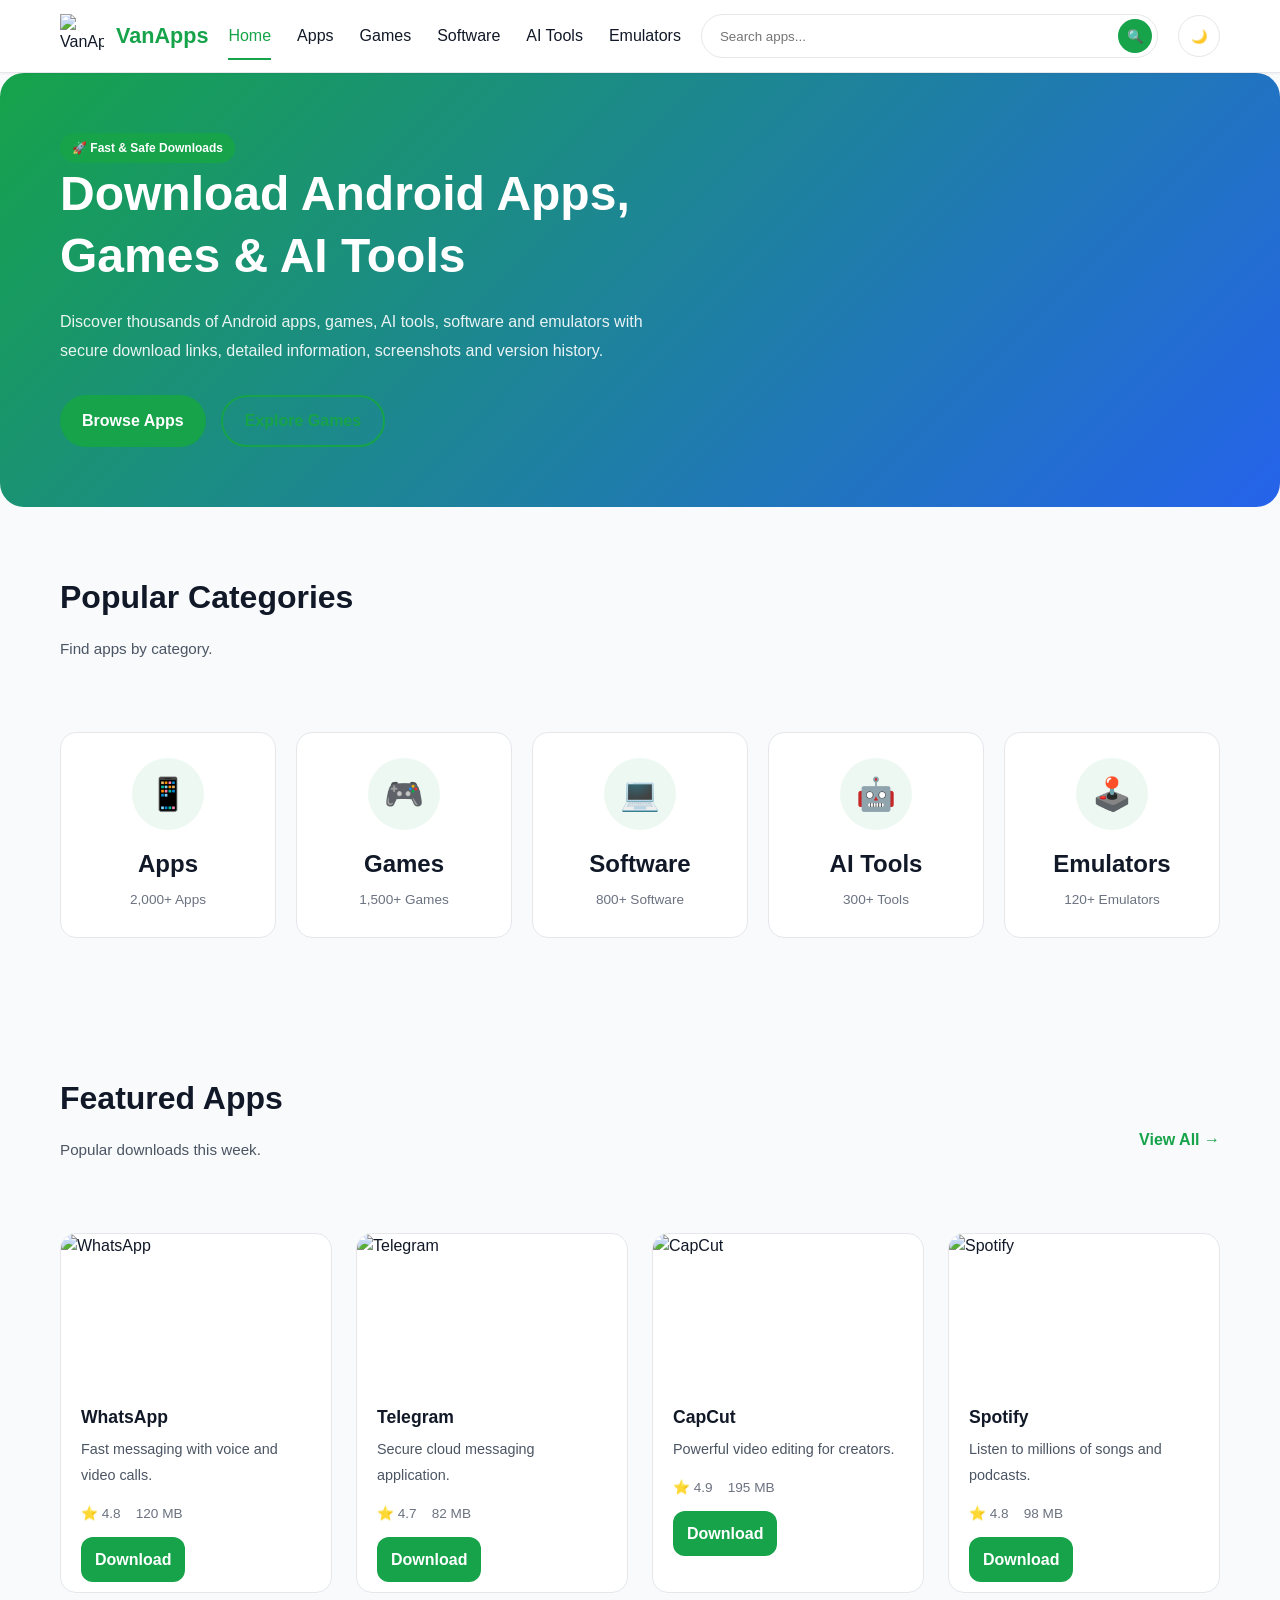
==== commit 3f9e78c5: "Update index.html" ====
--- a/index.html
+++ b/index.html
@@ -156,4 +156,370 @@
      MAIN
 ========================== -->
 
-<main>+<main>
+
+    <!-- ==========================================
+         HERO BANNER
+    =========================================== -->
+
+    <section class="hero-banner">
+
+        <div class="hero-content">
+
+            <span class="badge badge-primary">
+                🚀 Fast & Safe Downloads
+            </span>
+
+            <h1>
+                Download Android Apps, Games & AI Tools
+            </h1>
+
+            <p>
+                Discover thousands of Android apps, games, AI tools,
+                software and emulators with secure download links,
+                detailed information, screenshots and version history.
+            </p>
+
+            <div class="hero-buttons">
+
+                <a href="apps.html" class="btn btn-primary">
+                    Browse Apps
+                </a>
+
+                <a href="games.html" class="btn btn-outline">
+                    Explore Games
+                </a>
+
+            </div>
+
+        </div>
+
+    </section>
+
+    <!-- ==========================================
+         FEATURED CATEGORIES
+    =========================================== -->
+
+    <section class="container section">
+
+        <div class="section-header">
+
+            <div class="section-title">
+
+                <h2>Popular Categories</h2>
+
+                <p>
+                    Find apps by category.
+                </p>
+
+            </div>
+
+        </div>
+
+        <div class="category-grid">
+
+            <a href="apps.html" class="category-card">
+
+                <div class="category-icon">📱</div>
+
+                <h3 class="category-name">
+                    Apps
+                </h3>
+
+                <p class="category-count">
+                    2,000+ Apps
+                </p>
+
+            </a>
+
+            <a href="games.html" class="category-card">
+
+                <div class="category-icon">🎮</div>
+
+                <h3 class="category-name">
+                    Games
+                </h3>
+
+                <p class="category-count">
+                    1,500+ Games
+                </p>
+
+            </a>
+
+            <a href="software.html" class="category-card">
+
+                <div class="category-icon">💻</div>
+
+                <h3 class="category-name">
+                    Software
+                </h3>
+
+                <p class="category-count">
+                    800+ Software
+                </p>
+
+            </a>
+
+            <a href="ai-tools.html" class="category-card">
+
+                <div class="category-icon">🤖</div>
+
+                <h3 class="category-name">
+                    AI Tools
+                </h3>
+
+                <p class="category-count">
+                    300+ Tools
+                </p>
+
+            </a>
+
+            <a href="emulators.html" class="category-card">
+
+                <div class="category-icon">🕹️</div>
+
+                <h3 class="category-name">
+                    Emulators
+                </h3>
+
+                <p class="category-count">
+                    120+ Emulators
+                </p>
+
+            </a>
+
+        </div>
+
+    </section>
+
+    <!-- ==========================================
+         FEATURED APPS
+    =========================================== -->
+
+    <section class="container section">
+
+        <div class="section-header">
+
+            <div class="section-title">
+
+                <h2>Featured Apps</h2>
+
+                <p>
+                    Popular downloads this week.
+                </p>
+
+            </div>
+
+            <div class="section-action">
+
+                <a href="apps.html">
+                    View All →
+                </a>
+
+            </div>
+
+        </div>
+
+        <div class="grid grid-4">
+
+            <!-- Card 1 -->
+
+            <article class="download-card">
+
+                <div class="download-card-image">
+
+                    <img src="assets/images/apps/app1.webp"
+                         alt="WhatsApp">
+
+                </div>
+
+                <div class="download-card-body">
+
+                    <h3 class="download-card-title">
+
+                        <a href="detail.html">
+                            WhatsApp
+                        </a>
+
+                    </h3>
+
+                    <p class="download-card-description">
+
+                        Fast messaging with voice and video calls.
+
+                    </p>
+
+                    <div class="download-meta">
+
+                        <span>⭐ 4.8</span>
+
+                        <span>120 MB</span>
+
+                    </div>
+
+                    <br>
+
+                    <a href="detail.html"
+                       class="btn-download">
+
+                        Download
+
+                    </a>
+
+                </div>
+
+            </article>
+
+            <!-- Card 2 -->
+
+            <article class="download-card">
+
+                <div class="download-card-image">
+
+                    <img src="assets/images/apps/app2.webp"
+                         alt="Telegram">
+
+                </div>
+
+                <div class="download-card-body">
+
+                    <h3 class="download-card-title">
+
+                        <a href="detail.html">
+
+                            Telegram
+
+                        </a>
+
+                    </h3>
+
+                    <p class="download-card-description">
+
+                        Secure cloud messaging application.
+
+                    </p>
+
+                    <div class="download-meta">
+
+                        <span>⭐ 4.7</span>
+
+                        <span>82 MB</span>
+
+                    </div>
+
+                    <br>
+
+                    <a href="detail.html"
+                       class="btn-download">
+
+                        Download
+
+                    </a>
+
+                </div>
+
+            </article>
+
+            <!-- Card 3 -->
+
+            <article class="download-card">
+
+                <div class="download-card-image">
+
+                    <img src="assets/images/apps/app3.webp"
+                         alt="CapCut">
+
+                </div>
+
+                <div class="download-card-body">
+
+                    <h3 class="download-card-title">
+
+                        <a href="detail.html">
+
+                            CapCut
+
+                        </a>
+
+                    </h3>
+
+                    <p class="download-card-description">
+
+                        Powerful video editing for creators.
+
+                    </p>
+
+                    <div class="download-meta">
+
+                        <span>⭐ 4.9</span>
+
+                        <span>195 MB</span>
+
+                    </div>
+
+                    <br>
+
+                    <a href="detail.html"
+                       class="btn-download">
+
+                        Download
+
+                    </a>
+
+                </div>
+
+            </article>
+
+            <!-- Card 4 -->
+
+            <article class="download-card">
+
+                <div class="download-card-image">
+
+                    <img src="assets/images/apps/app4.webp"
+                         alt="Spotify">
+
+                </div>
+
+                <div class="download-card-body">
+
+                    <h3 class="download-card-title">
+
+                        <a href="detail.html">
+
+                            Spotify
+
+                        </a>
+
+                    </h3>
+
+                    <p class="download-card-description">
+
+                        Listen to millions of songs and podcasts.
+
+                    </p>
+
+                    <div class="download-meta">
+
+                        <span>⭐ 4.8</span>
+
+                        <span>98 MB</span>
+
+                    </div>
+
+                    <br>
+
+                    <a href="detail.html"
+                       class="btn-download">
+
+                        Download
+
+                    </a>
+
+                </div>
+
+            </article>
+
+        </div>
+
+    </section>
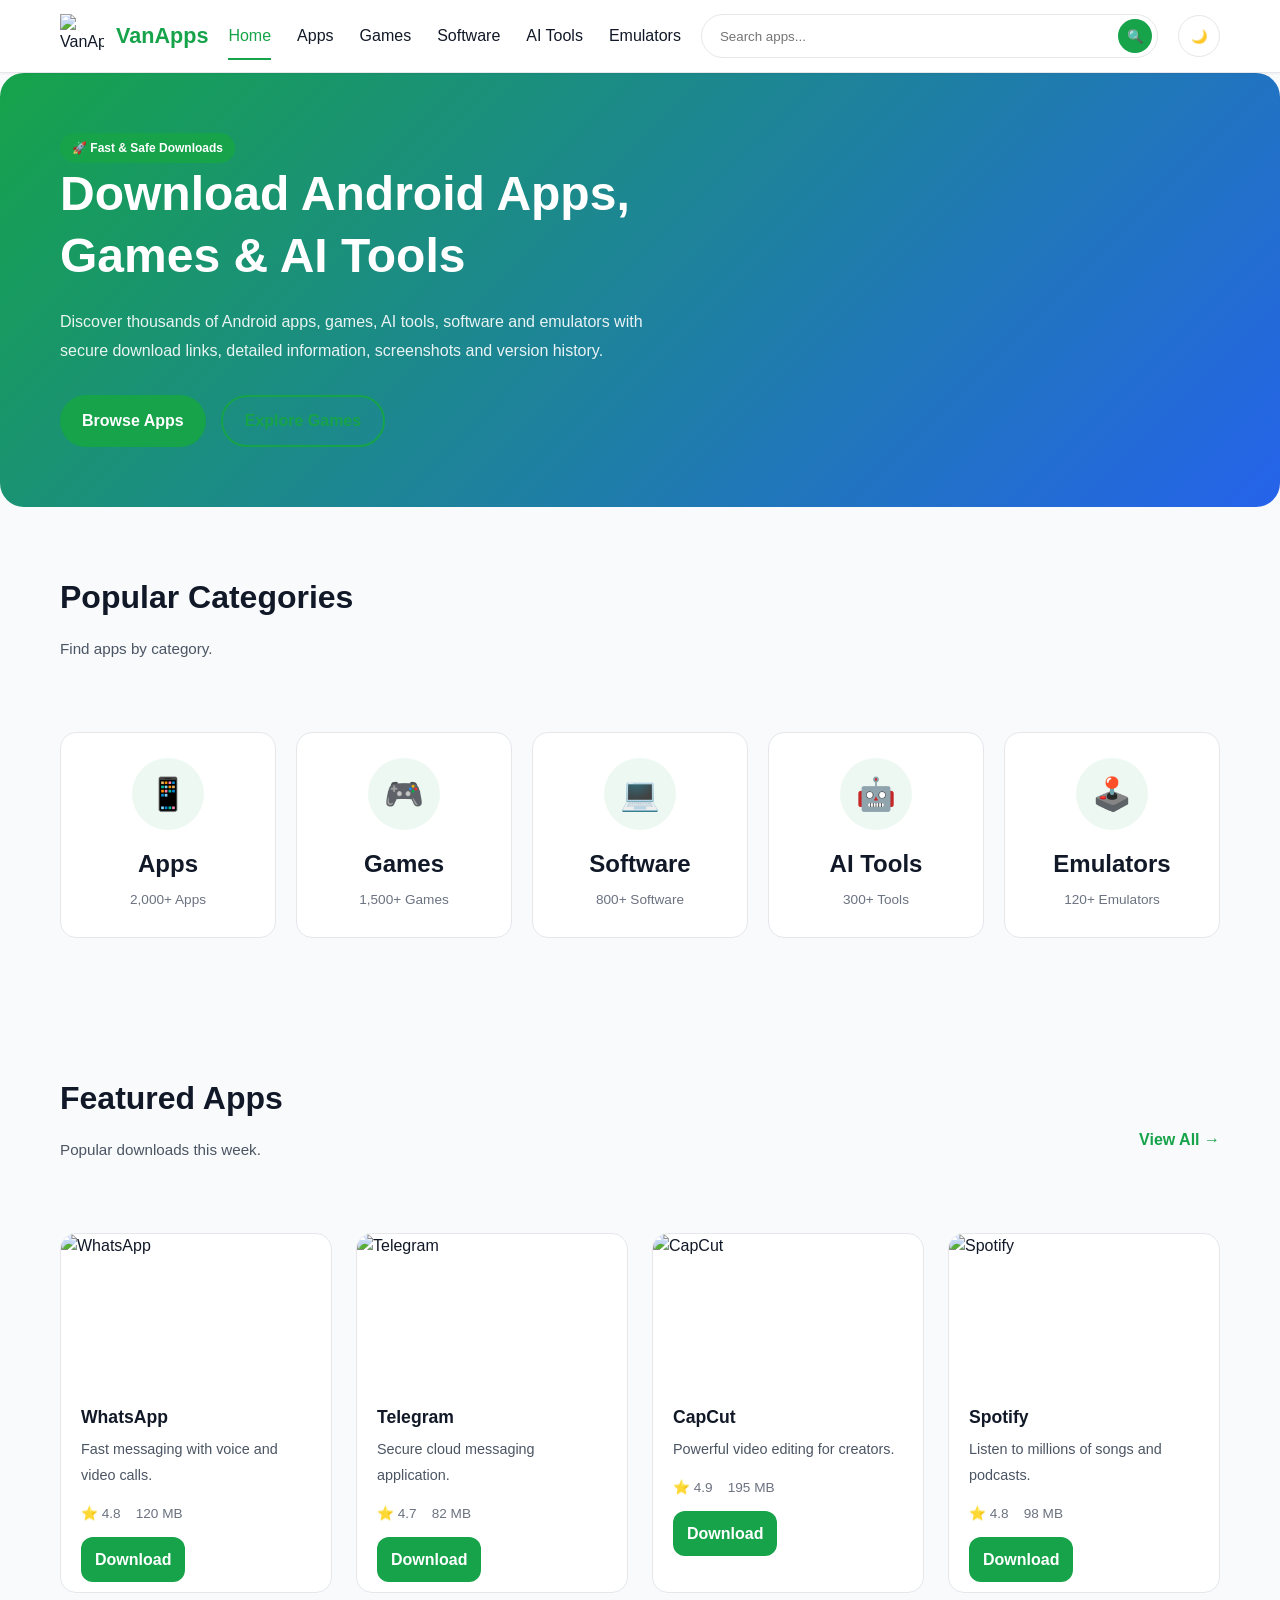
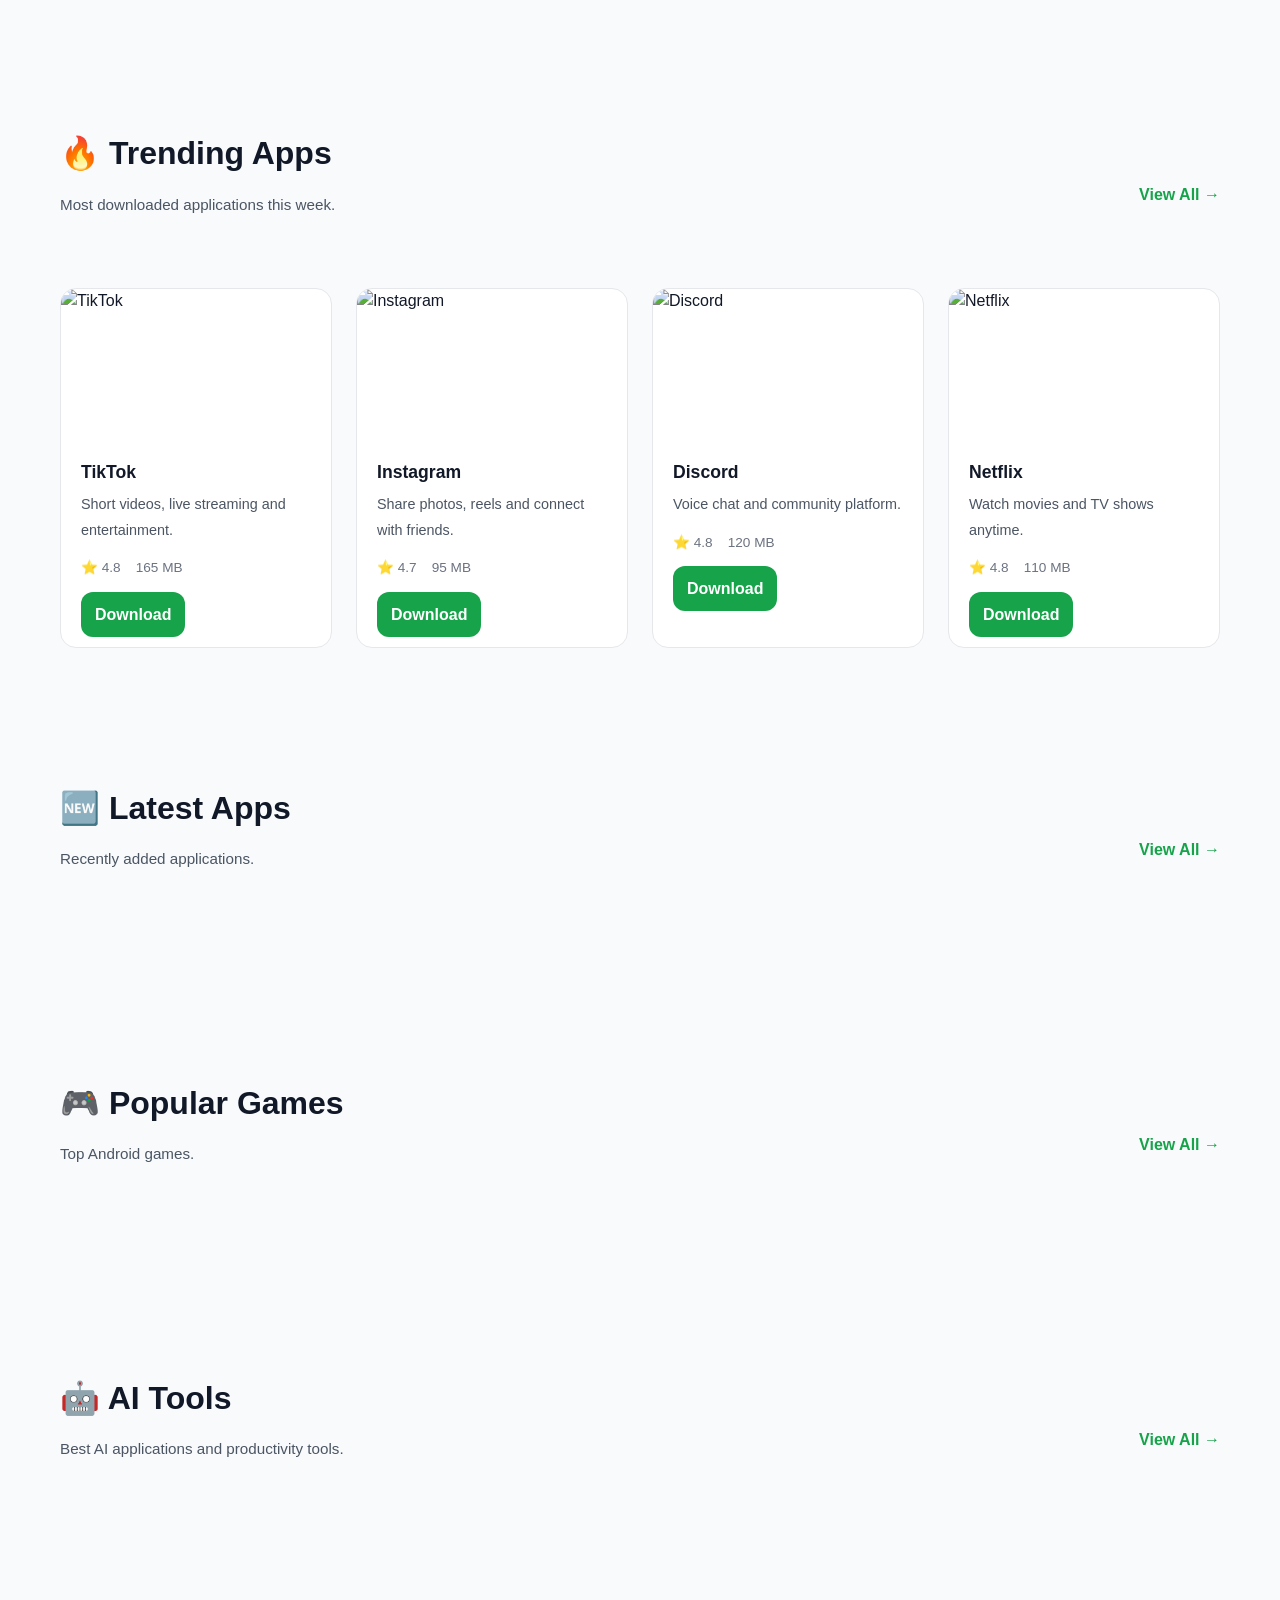
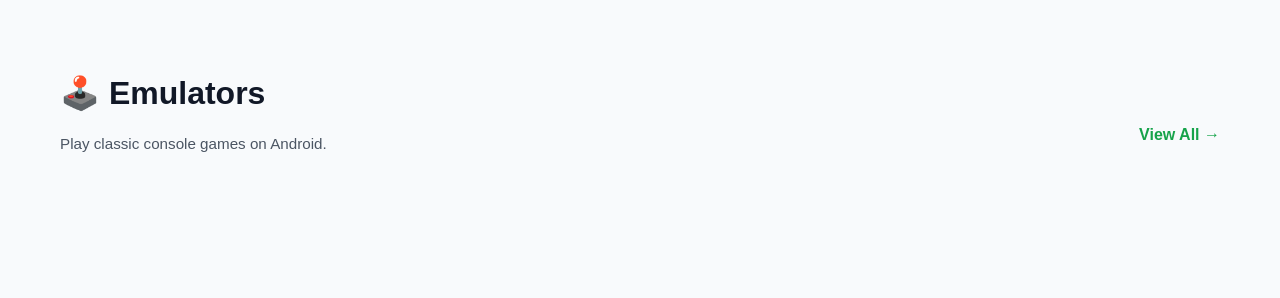
==== commit 15dda8cd: "Update index.html" ====
--- a/index.html
+++ b/index.html
@@ -522,4 +522,248 @@
 
         </div>
 
-    </section>+    </section>
+
+    <!-- ==========================================
+         TRENDING APPS
+    =========================================== -->
+
+    <section class="container section">
+
+        <div class="section-header">
+
+            <div class="section-title">
+                <h2>🔥 Trending Apps</h2>
+                <p>Most downloaded applications this week.</p>
+            </div>
+
+            <div class="section-action">
+                <a href="apps.html">View All →</a>
+            </div>
+
+        </div>
+
+        <div class="grid-4">
+
+            <article class="download-card">
+                <div class="download-card-image">
+                    <img src="assets/images/apps/trending-1.webp" alt="TikTok">
+                </div>
+
+                <div class="download-card-body">
+
+                    <h3 class="download-card-title">
+                        <a href="detail.html">TikTok</a>
+                    </h3>
+
+                    <p class="download-card-description">
+                        Short videos, live streaming and entertainment.
+                    </p>
+
+                    <div class="download-meta">
+                        <span>⭐ 4.8</span>
+                        <span>165 MB</span>
+                    </div>
+
+                    <br>
+
+                    <a href="detail.html" class="btn-download">
+                        Download
+                    </a>
+
+                </div>
+            </article>
+
+            <article class="download-card">
+                <div class="download-card-image">
+                    <img src="assets/images/apps/trending-2.webp" alt="Instagram">
+                </div>
+
+                <div class="download-card-body">
+
+                    <h3 class="download-card-title">
+                        <a href="detail.html">Instagram</a>
+                    </h3>
+
+                    <p class="download-card-description">
+                        Share photos, reels and connect with friends.
+                    </p>
+
+                    <div class="download-meta">
+                        <span>⭐ 4.7</span>
+                        <span>95 MB</span>
+                    </div>
+
+                    <br>
+
+                    <a href="detail.html" class="btn-download">
+                        Download
+                    </a>
+
+                </div>
+            </article>
+
+            <article class="download-card">
+                <div class="download-card-image">
+                    <img src="assets/images/apps/trending-3.webp" alt="Discord">
+                </div>
+
+                <div class="download-card-body">
+
+                    <h3 class="download-card-title">
+                        <a href="detail.html">Discord</a>
+                    </h3>
+
+                    <p class="download-card-description">
+                        Voice chat and community platform.
+                    </p>
+
+                    <div class="download-meta">
+                        <span>⭐ 4.8</span>
+                        <span>120 MB</span>
+                    </div>
+
+                    <br>
+
+                    <a href="detail.html" class="btn-download">
+                        Download
+                    </a>
+
+                </div>
+            </article>
+
+            <article class="download-card">
+                <div class="download-card-image">
+                    <img src="assets/images/apps/trending-4.webp" alt="Netflix">
+                </div>
+
+                <div class="download-card-body">
+
+                    <h3 class="download-card-title">
+                        <a href="detail.html">Netflix</a>
+                    </h3>
+
+                    <p class="download-card-description">
+                        Watch movies and TV shows anytime.
+                    </p>
+
+                    <div class="download-meta">
+                        <span>⭐ 4.8</span>
+                        <span>110 MB</span>
+                    </div>
+
+                    <br>
+
+                    <a href="detail.html" class="btn-download">
+                        Download
+                    </a>
+
+                </div>
+            </article>
+
+        </div>
+
+    </section>
+
+    <!-- ==========================================
+         LATEST APPS
+    =========================================== -->
+
+    <section class="container section">
+
+        <div class="section-header">
+
+            <div class="section-title">
+                <h2>🆕 Latest Apps</h2>
+                <p>Recently added applications.</p>
+            </div>
+
+            <div class="section-action">
+                <a href="apps.html">View All →</a>
+            </div>
+
+        </div>
+
+        <div class="grid-4">
+
+            <!-- Gunakan struktur download-card yang sama -->
+            <!-- Isi data melalui JavaScript atau data/apps.json -->
+
+        </div>
+
+    </section>
+
+    <!-- ==========================================
+         POPULAR GAMES
+    =========================================== -->
+
+    <section class="container section">
+
+        <div class="section-header">
+
+            <div class="section-title">
+                <h2>🎮 Popular Games</h2>
+                <p>Top Android games.</p>
+            </div>
+
+            <div class="section-action">
+                <a href="games.html">View All →</a>
+            </div>
+
+        </div>
+
+        <div class="grid-4">
+
+            <!-- Game Card diisi melalui JavaScript -->
+
+        </div>
+
+    </section>
+
+    <!-- ==========================================
+         AI TOOLS
+    =========================================== -->
+
+    <section class="container section">
+
+        <div class="section-header">
+
+            <div class="section-title">
+                <h2>🤖 AI Tools</h2>
+                <p>Best AI applications and productivity tools.</p>
+            </div>
+
+            <div class="section-action">
+                <a href="ai-tools.html">View All →</a>
+            </div>
+
+        </div>
+
+        <div class="grid-4">
+
+            <!-- AI Tools Card -->
+
+        </div>
+
+    </section>
+
+    <!-- ==========================================
+         EMULATORS
+    =========================================== -->
+
+    <section class="container section">
+
+        <div class="section-header">
+
+            <div class="section-title">
+                <h2>🕹️ Emulators</h2>
+                <p>Play classic console games on Android.</p>
+            </div>
+
+            <div class="section-action">
+                <a href="emulators.html">View All →</a>
+            </div>
+
+        </div>
+
+        <div class="
--- a/assets/css/components.css
+++ b/assets/css/components.css
@@ -1525,4 +1525,34 @@
     color:var(--primary);
 
     font-size:1.5rem;
+}
+
+.grid-2{
+    display:grid;
+    grid-template-columns:repeat(auto-fit,minmax(500px,1fr));
+    gap:24px;
+}
+
+.grid-3{
+    display:grid;
+    grid-template-columns:repeat(auto-fit,minmax(320px,1fr));
+    gap:24px;
+}
+
+.grid-4{
+    display:grid;
+    grid-template-columns:repeat(auto-fit,minmax(260px,1fr));
+    gap:24px;
+}
+
+.grid-5{
+    display:grid;
+    grid-template-columns:repeat(auto-fit,minmax(220px,1fr));
+    gap:20px;
+}
+
+.grid-6{
+    display:grid;
+    grid-template-columns:repeat(auto-fit,minmax(180px,1fr));
+    gap:20px;
 }
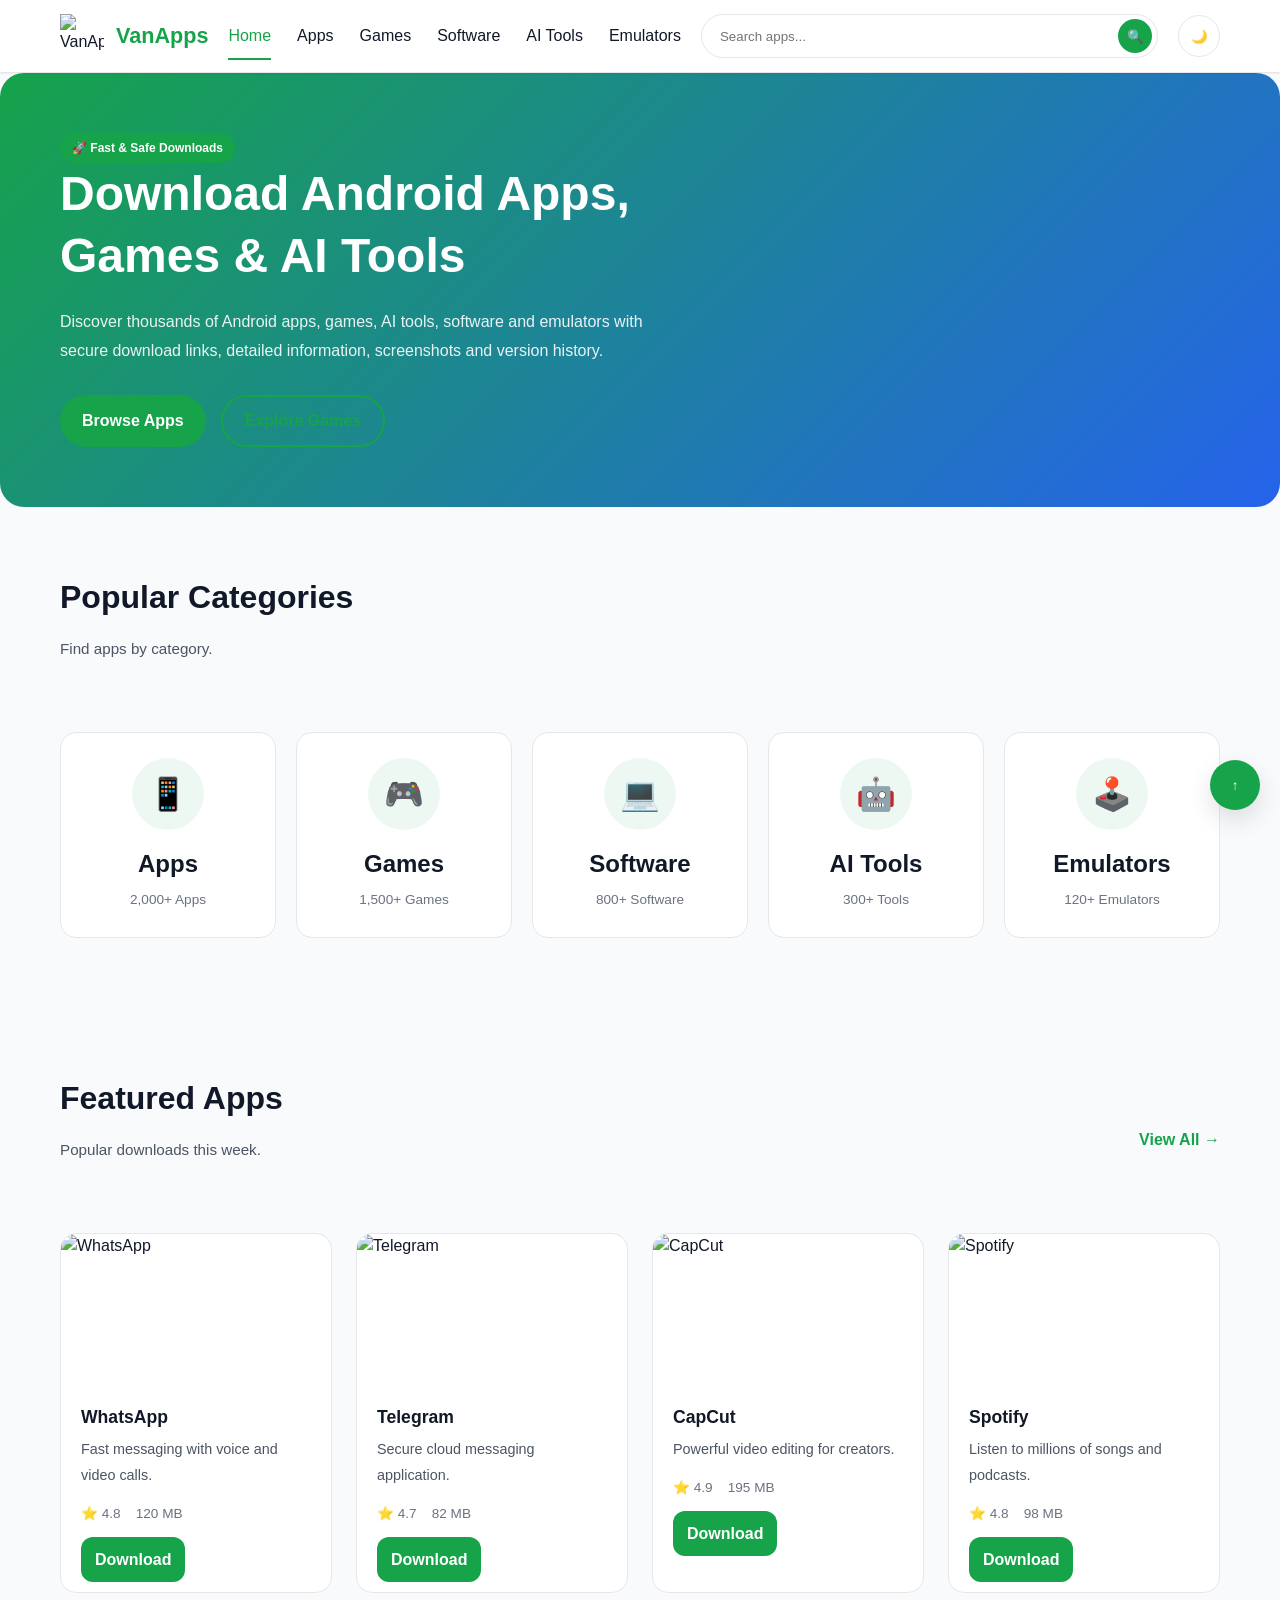
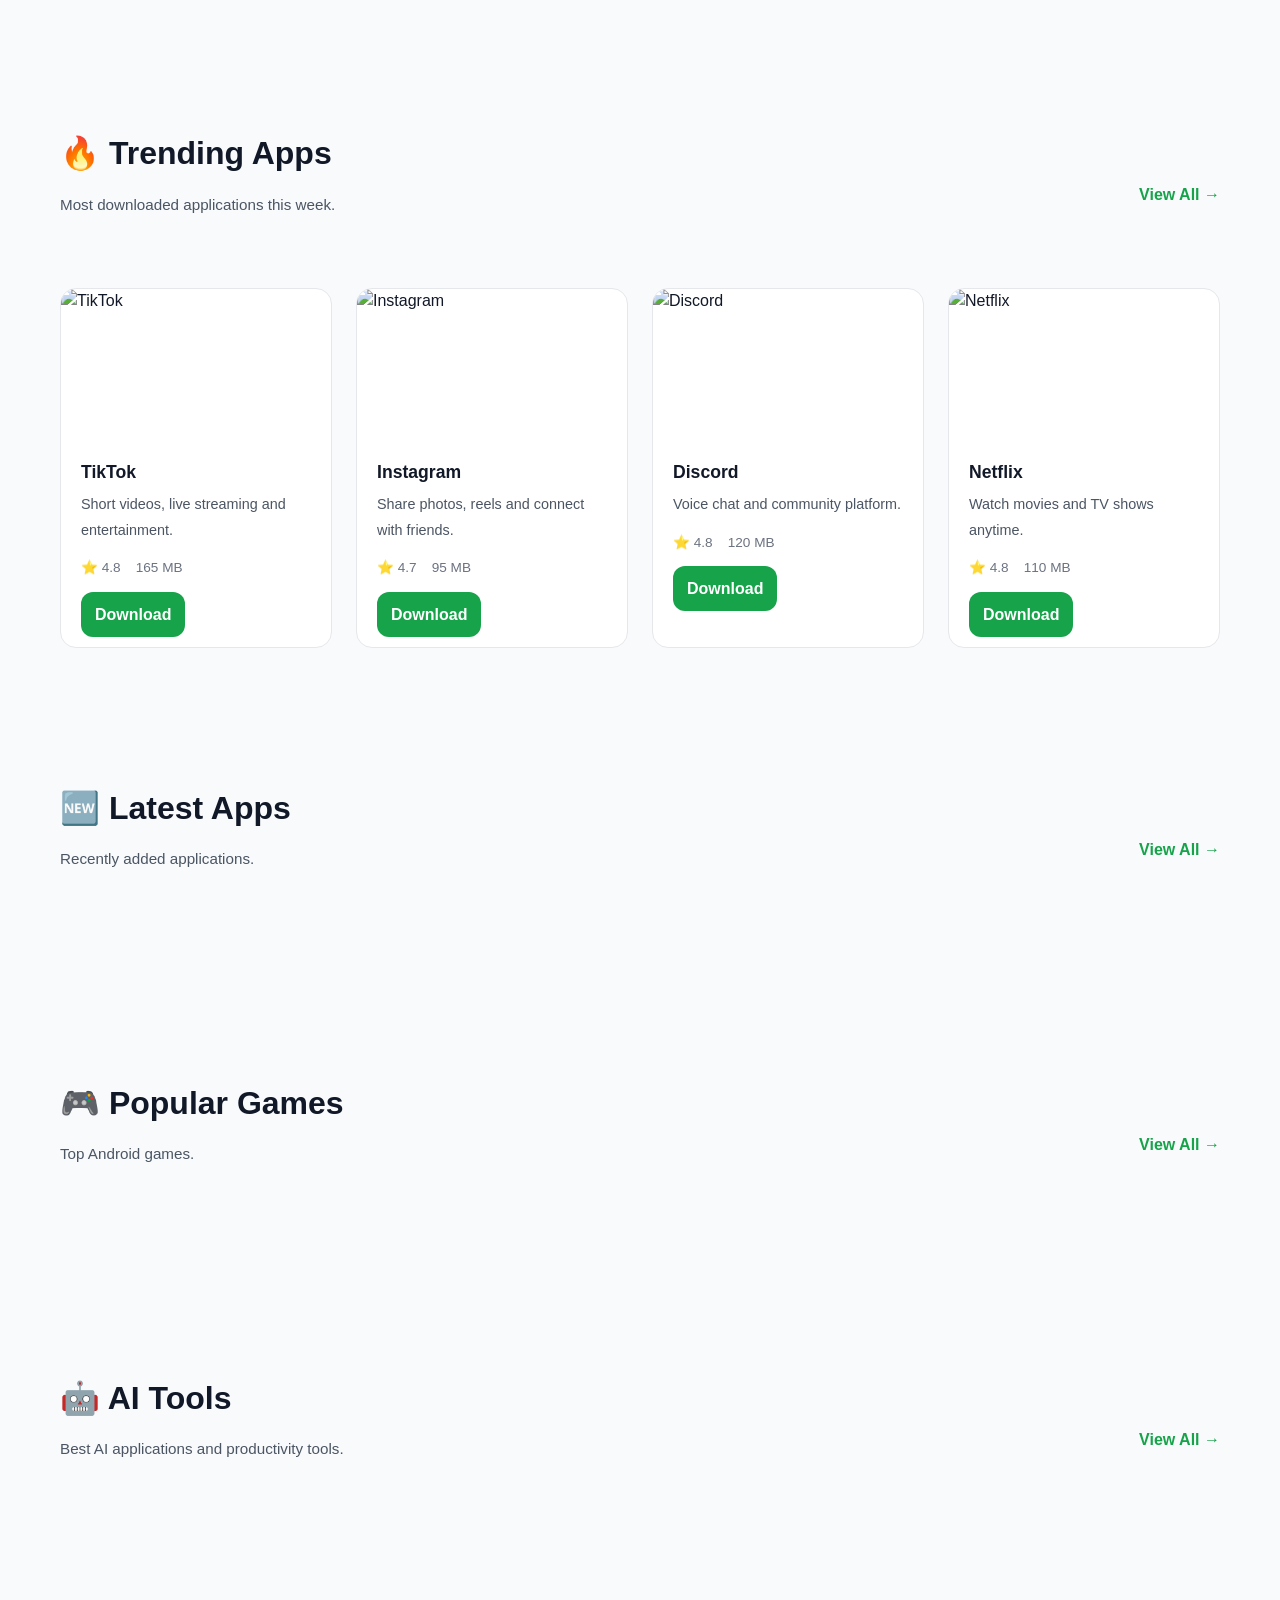
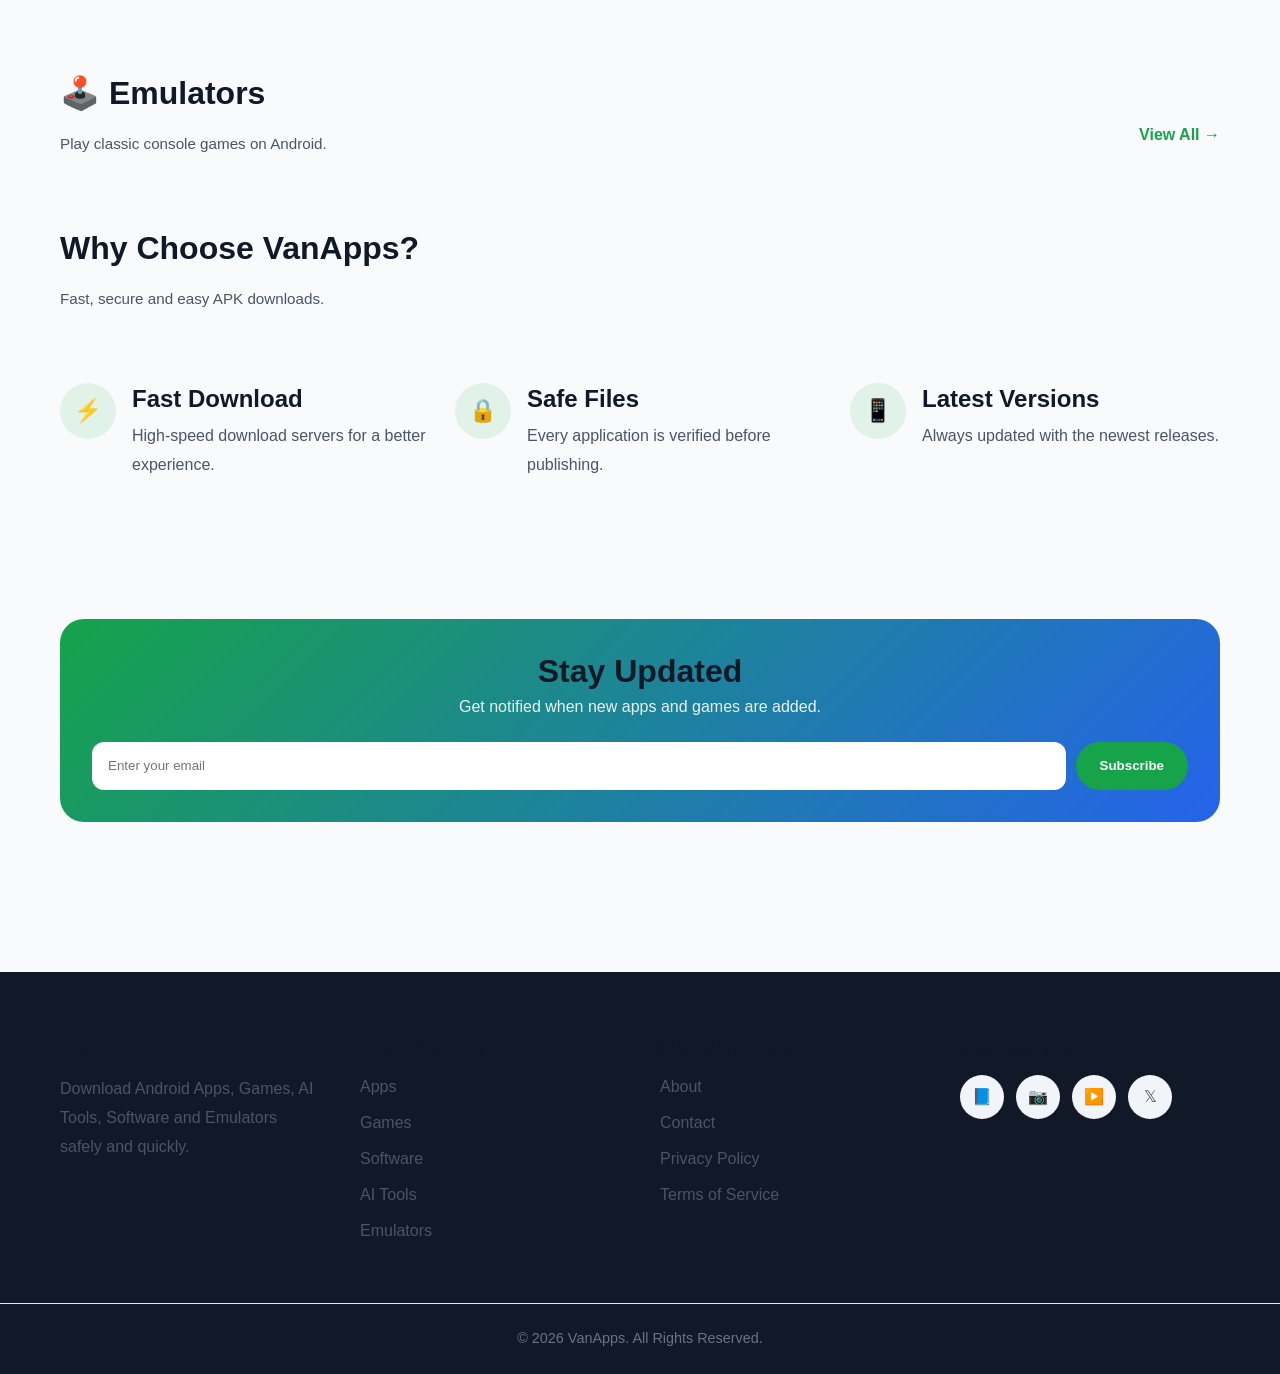
==== commit b9436a32: "Update index.html" ====
--- a/index.html
+++ b/index.html
@@ -766,4 +766,258 @@
 
         </div>
 
-        <div class="+        <div class="
+
+    <!-- ==========================================
+         WHY CHOOSE VANAPPS
+    =========================================== -->
+
+    <section class="container section">
+
+        <div class="section-header">
+
+            <div class="section-title">
+
+                <h2>Why Choose VanApps?</h2>
+
+                <p>
+                    Fast, secure and easy APK downloads.
+                </p>
+
+            </div>
+
+        </div>
+
+        <div class="feature-list">
+
+            <div class="feature-item">
+
+                <div class="feature-item-icon">
+                    ⚡
+                </div>
+
+                <div class="feature-item-content">
+
+                    <h3>Fast Download</h3>
+
+                    <p>
+                        High-speed download servers for a better experience.
+                    </p>
+
+                </div>
+
+            </div>
+
+            <div class="feature-item">
+
+                <div class="feature-item-icon">
+                    🔒
+                </div>
+
+                <div class="feature-item-content">
+
+                    <h3>Safe Files</h3>
+
+                    <p>
+                        Every application is verified before publishing.
+                    </p>
+
+                </div>
+
+            </div>
+
+            <div class="feature-item">
+
+                <div class="feature-item-icon">
+                    📱
+                </div>
+
+                <div class="feature-item-content">
+
+                    <h3>Latest Versions</h3>
+
+                    <p>
+                        Always updated with the newest releases.
+                    </p>
+
+                </div>
+
+            </div>
+
+        </div>
+
+    </section>
+
+    <!-- ==========================================
+         NEWSLETTER
+    =========================================== -->
+
+    <section class="container section">
+
+        <div class="newsletter-box">
+
+            <h2>Stay Updated</h2>
+
+            <p>
+                Get notified when new apps and games are added.
+            </p>
+
+            <form class="newsletter-form">
+
+                <input
+                    type="email"
+                    placeholder="Enter your email">
+
+                <button
+                    class="btn btn-primary"
+                    type="submit">
+
+                    Subscribe
+
+                </button>
+
+            </form>
+
+        </div>
+
+    </section>
+
+</main>
+
+<!-- ==========================================
+     FOOTER
+========================================== -->
+
+<footer>
+
+    <div class="footer-container">
+
+        <div class="footer-grid">
+
+            <div class="footer-widget">
+
+                <h3>VanApps</h3>
+
+                <p>
+                    Download Android Apps, Games,
+                    AI Tools, Software and Emulators
+                    safely and quickly.
+                </p>
+
+            </div>
+
+            <div class="footer-widget">
+
+                <h3>Categories</h3>
+
+                <a href="apps.html">Apps</a>
+
+                <a href="games.html">Games</a>
+
+                <a href="software.html">Software</a>
+
+                <a href="ai-tools.html">AI Tools</a>
+
+                <a href="emulators.html">Emulators</a>
+
+            </div>
+
+            <div class="footer-widget">
+
+                <h3>Information</h3>
+
+                <a href="about.html">About</a>
+
+                <a href="contact.html">Contact</a>
+
+                <a href="privacy.html">Privacy Policy</a>
+
+                <a href="terms.html">Terms of Service</a>
+
+            </div>
+
+            <div class="footer-widget">
+
+                <h3>Follow Us</h3>
+
+                <div class="social-share">
+
+                    <a href="#" aria-label="Facebook">📘</a>
+
+                    <a href="#" aria-label="Instagram">📷</a>
+
+                    <a href="#" aria-label="YouTube">▶️</a>
+
+                    <a href="#" aria-label="X">𝕏</a>
+
+                </div>
+
+            </div>
+
+        </div>
+
+    </div>
+
+    <div class="copyright">
+
+        © 2026 VanApps. All Rights Reserved.
+
+    </div>
+
+</footer>
+
+<!-- Back To Top -->
+
+<button
+    class="back-to-top"
+    id="backToTop"
+    aria-label="Back to top">
+
+    ↑
+
+</button>
+
+<!-- Mobile Overlay -->
+
+<div class="mobile-overlay"></div>
+
+<!-- Mobile Navigation -->
+
+<aside class="mobile-nav">
+
+    <div class="mobile-nav-header">
+
+        VanApps
+
+    </div>
+
+    <ul>
+
+        <li><a href="index.html">Home</a></li>
+
+        <li><a href="apps.html">Apps</a></li>
+
+        <li><a href="games.html">Games</a></li>
+
+        <li><a href="software.html">Software</a></li>
+
+        <li><a href="ai-tools.html">AI Tools</a></li>
+
+        <li><a href="emulators.html">Emulators</a></li>
+
+        <li><a href="about.html">About</a></li>
+
+        <li><a href="contact.html">Contact</a></li>
+
+    </ul>
+
+</aside>
+
+<!-- JavaScript -->
+
+<script src="assets/js/utils.js"></script>
+<script src="assets/js/search.js"></script>
+<script src="assets/js/app.js"></script>
+
+</body>
+</html>
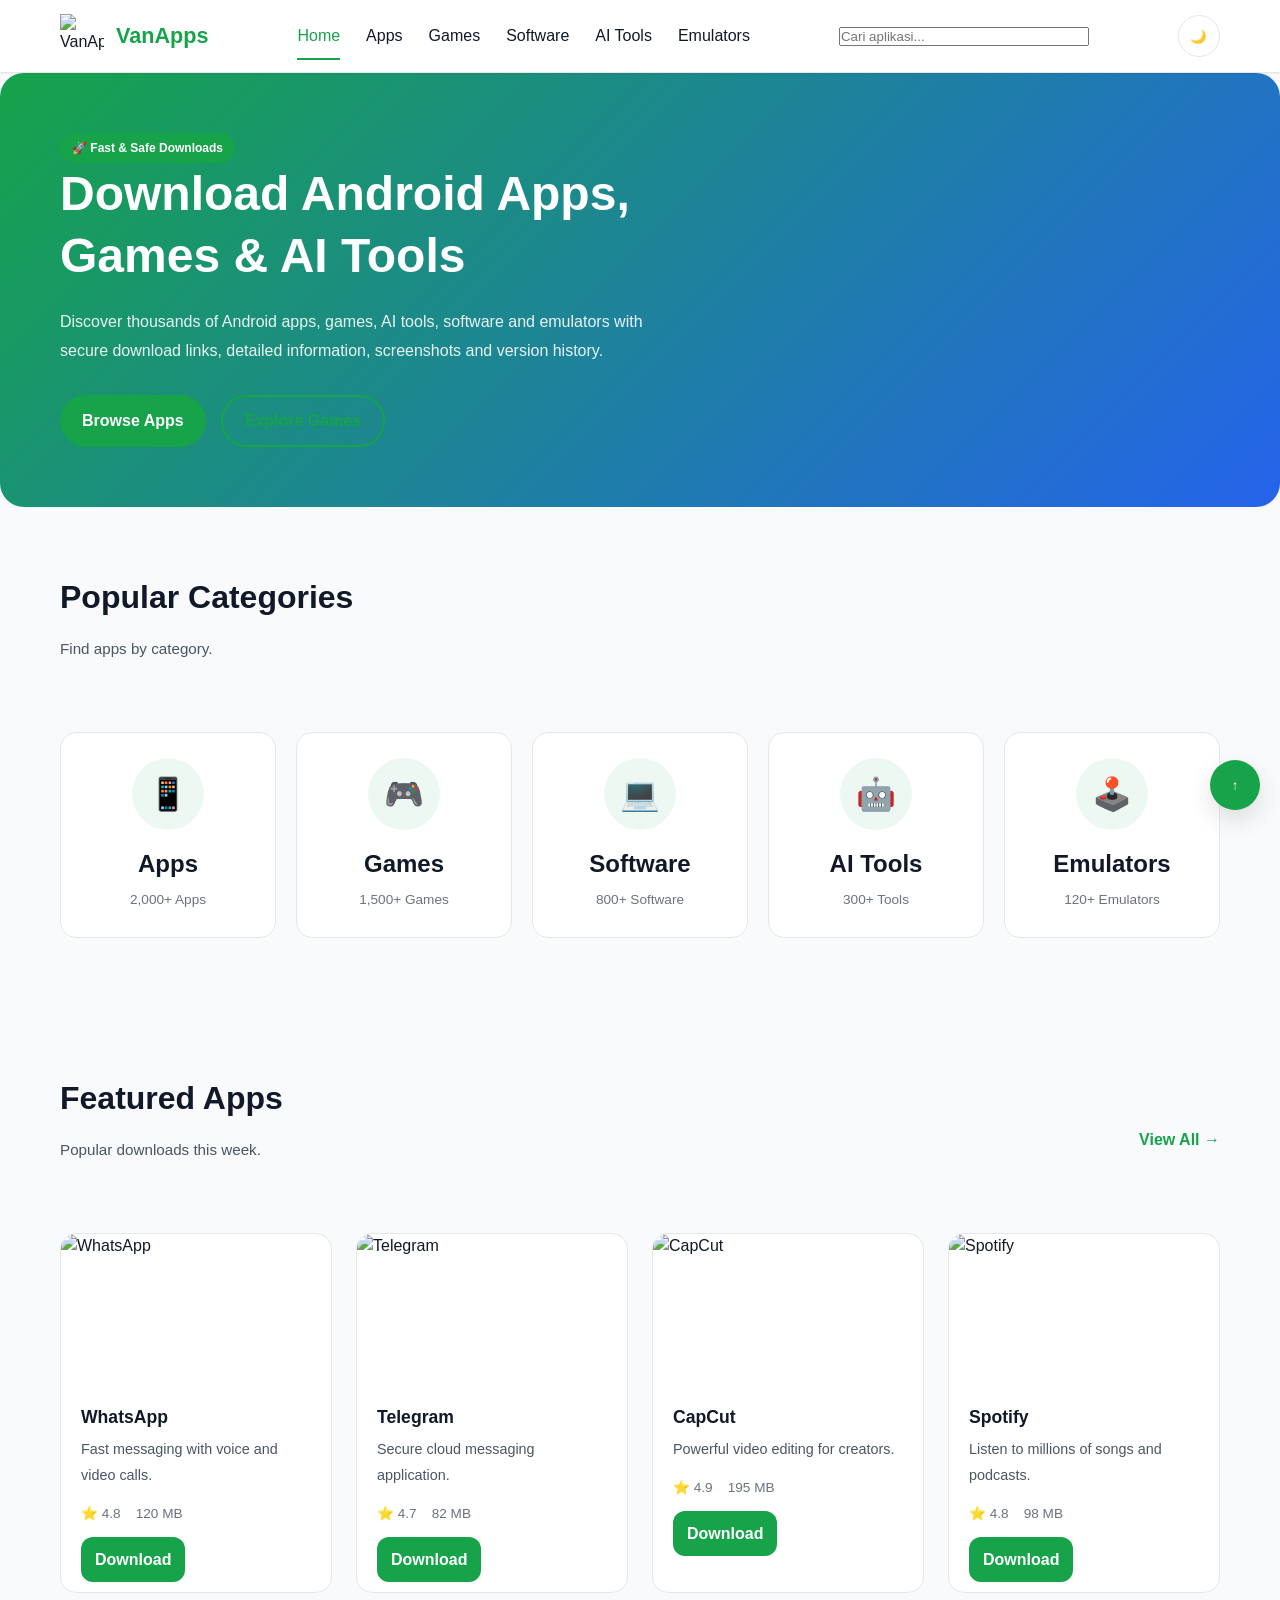
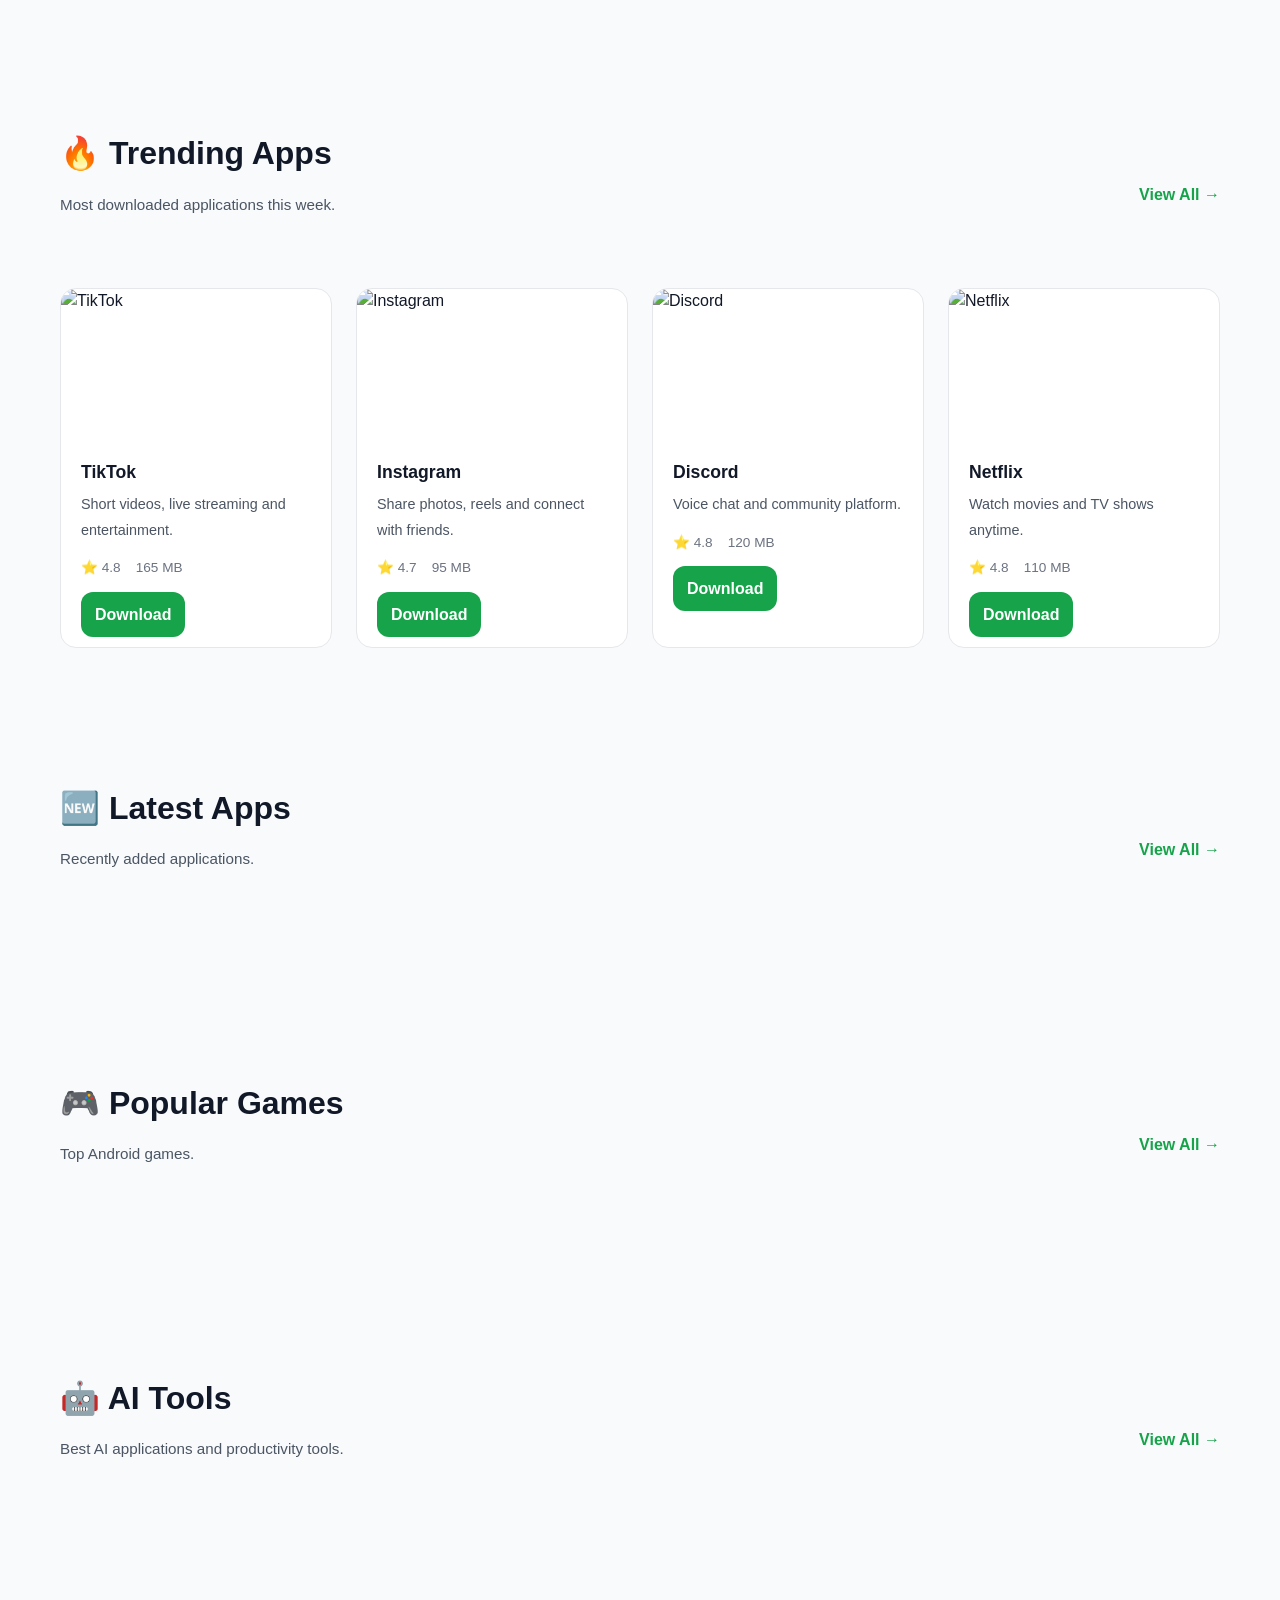
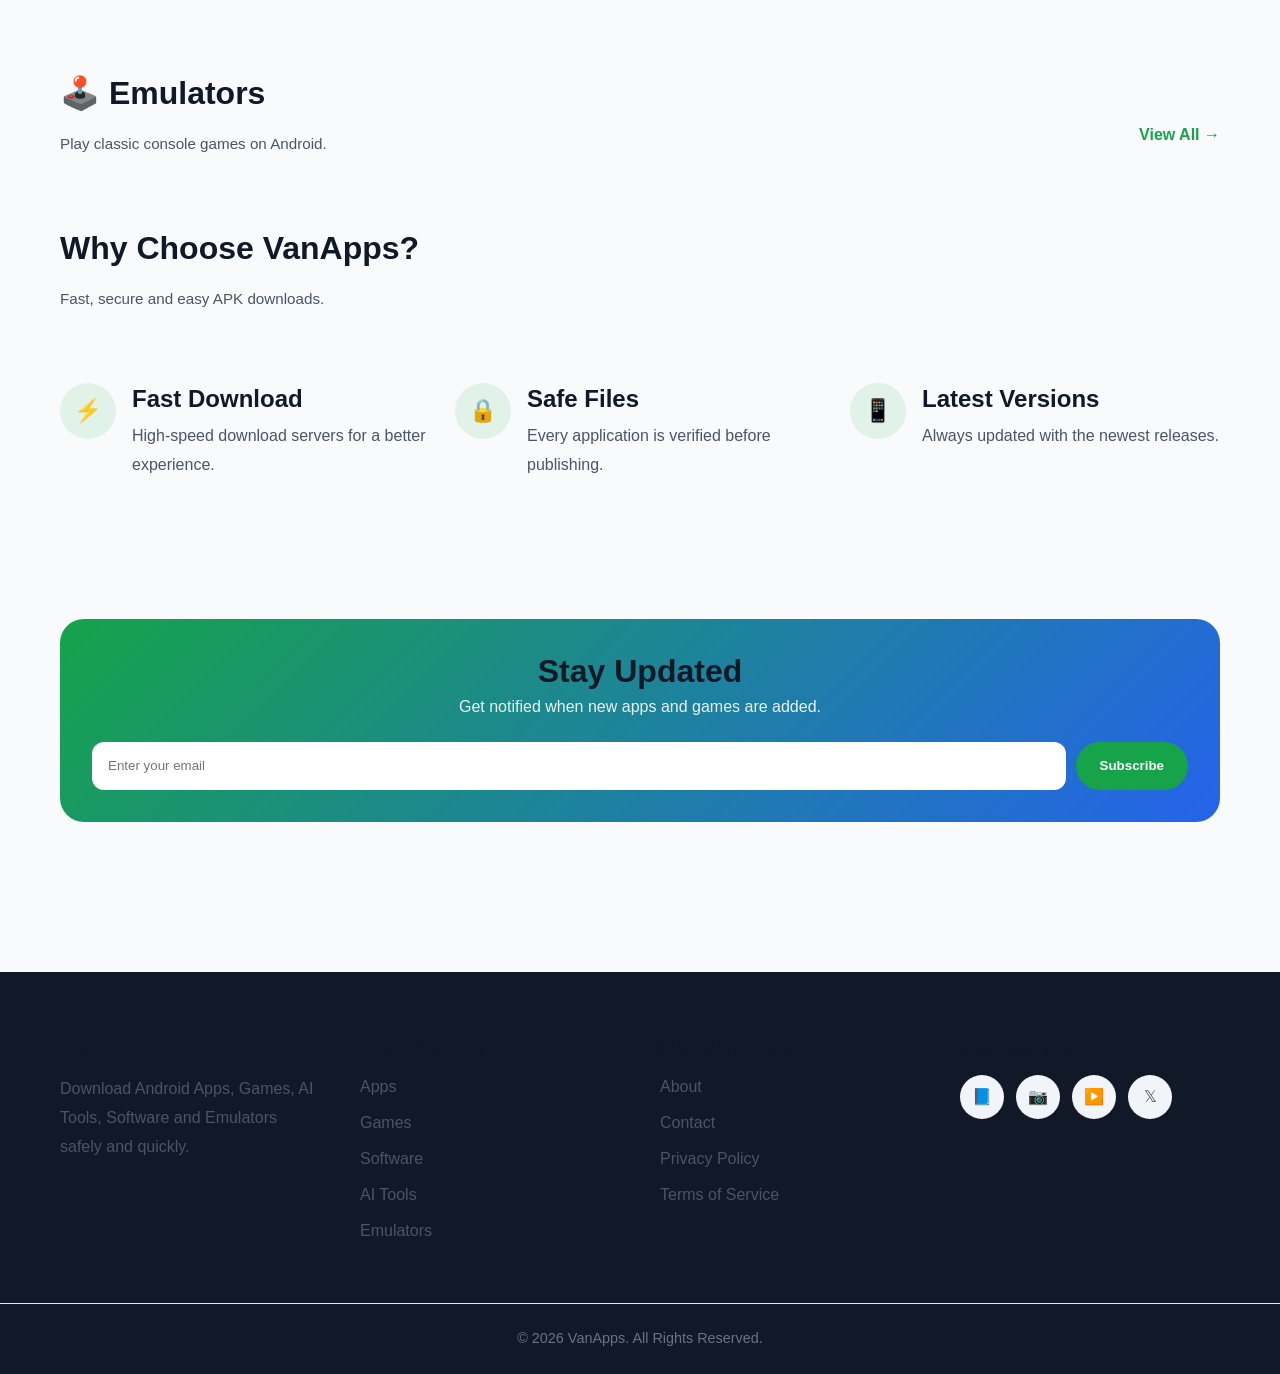
==== commit 92395819: "Update index.html" ====
--- a/index.html
+++ b/index.html
@@ -116,19 +116,12 @@
 
         <!-- Search -->
 
-        <form class="header-search">
-
-            <input
-                type="search"
-                placeholder="Search apps...">
-
-            <button type="submit">
-
-                🔍
-
-            </button>
-
-        </form>
+        <form class="search-form">
+    <input
+        type="search"
+        class="search-input"
+        placeholder="Cari aplikasi...">
+</form>
 
         <!-- Header Actions -->
 
@@ -1016,6 +1009,9 @@
 <!-- JavaScript -->
 
 <script src="assets/js/utils.js"></script>
+<script src="assets/js/navigation.js"></script>
+<script src="assets/js/theme.js"></script>
+<script src="assets/js/scroll.js"></script>
 <script src="assets/js/search.js"></script>
 <script src="assets/js/app.js"></script>
 
